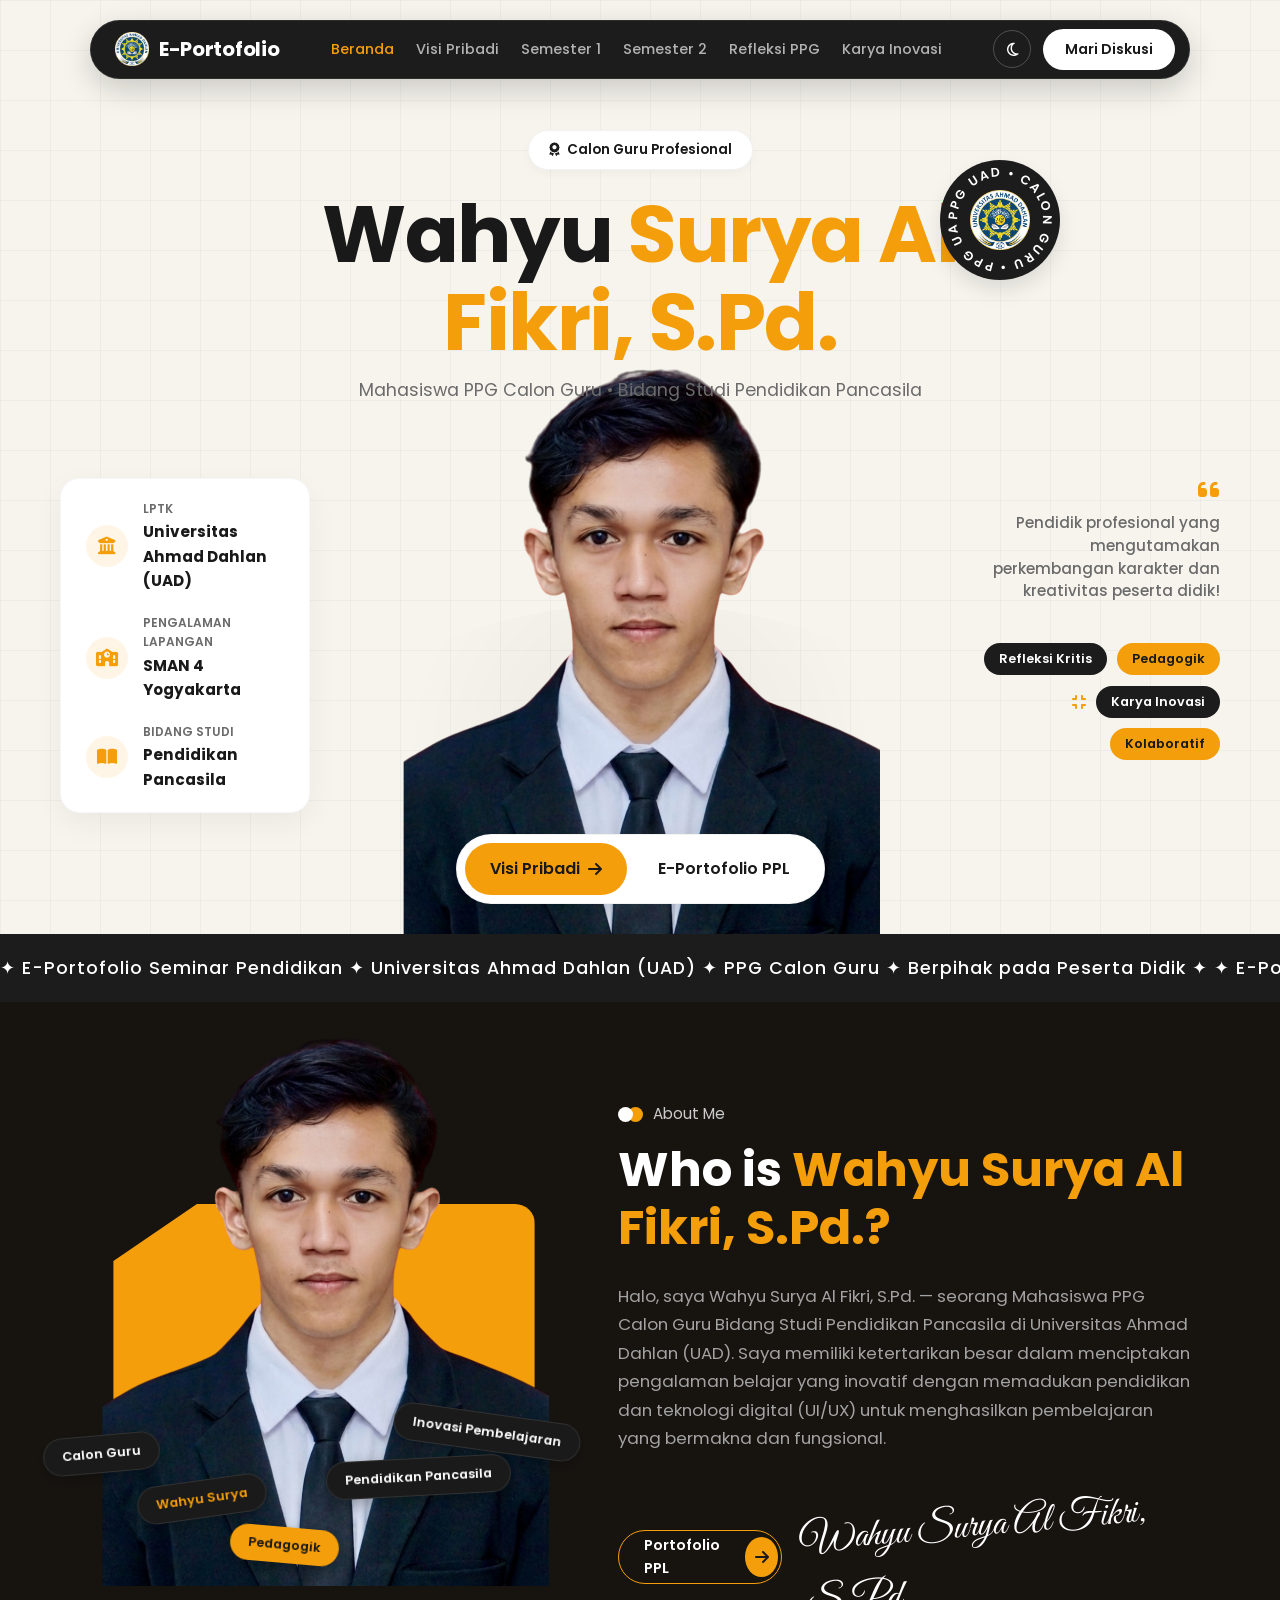
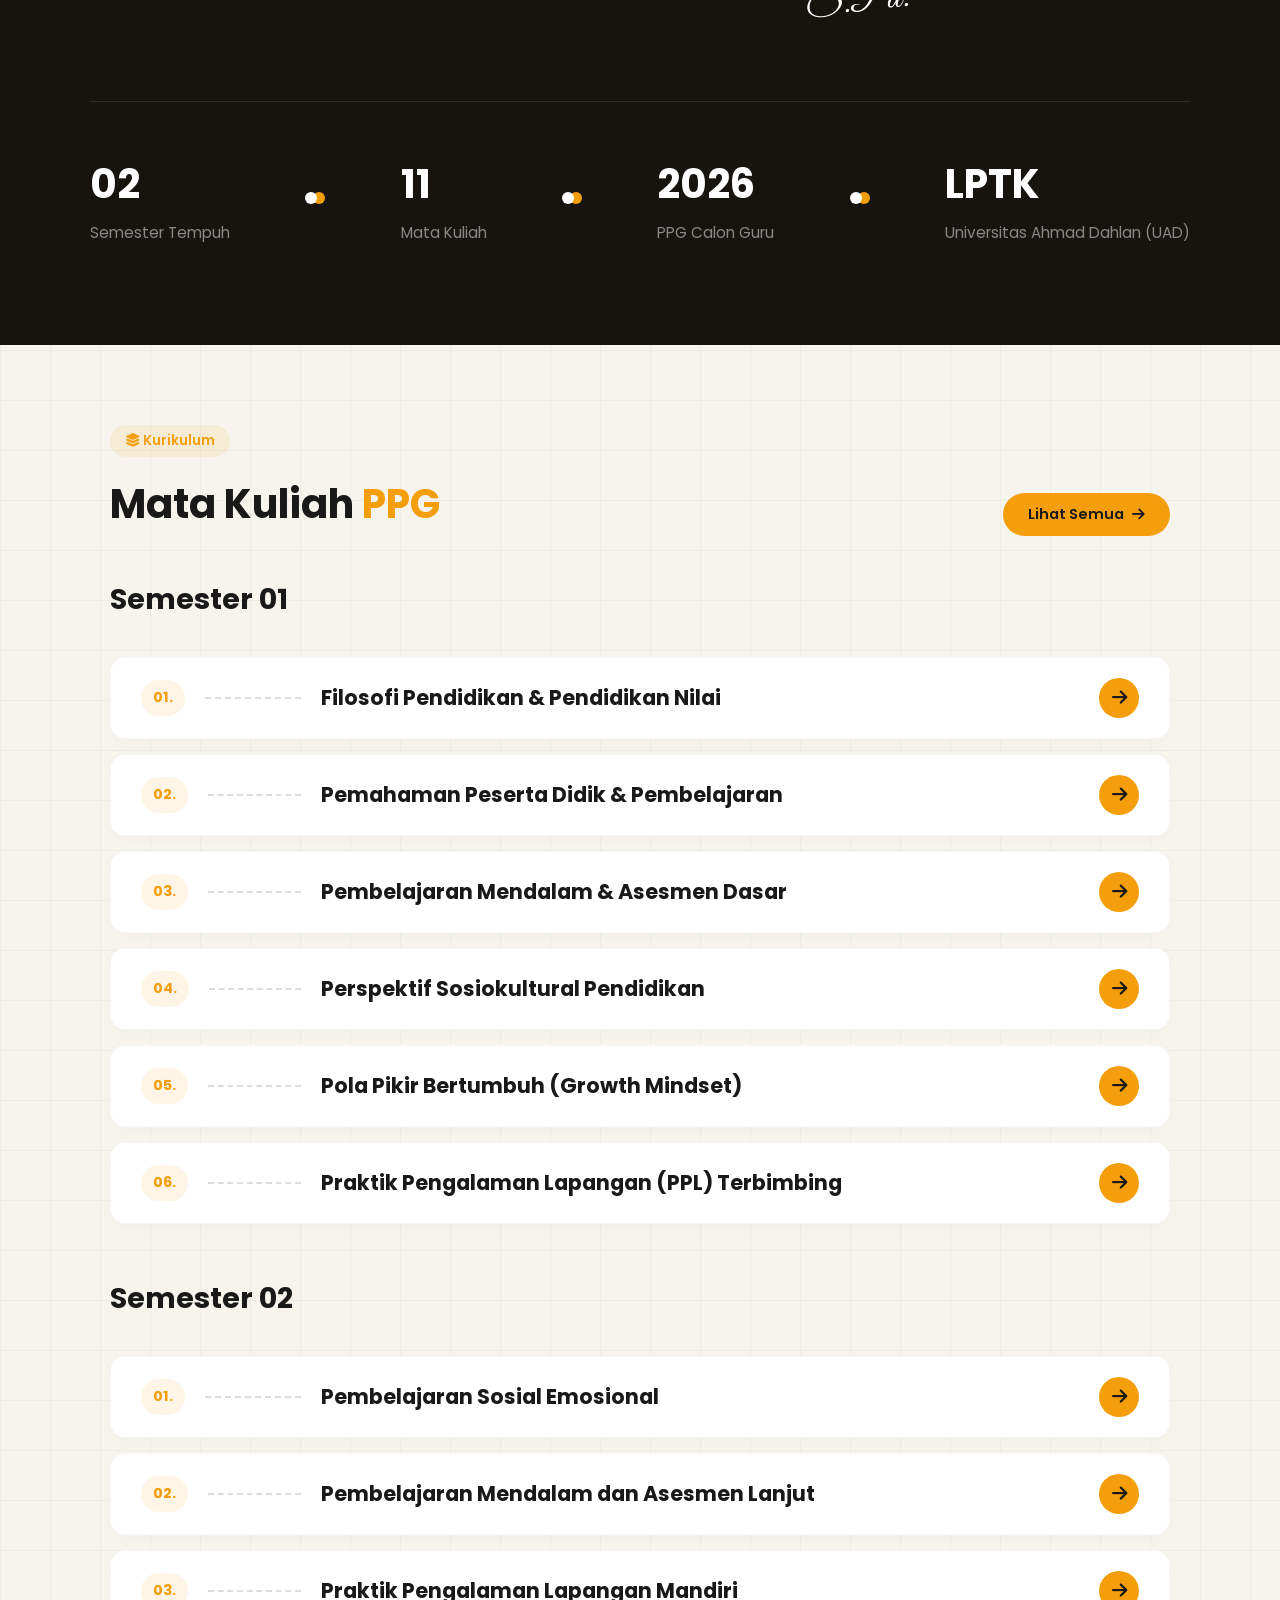
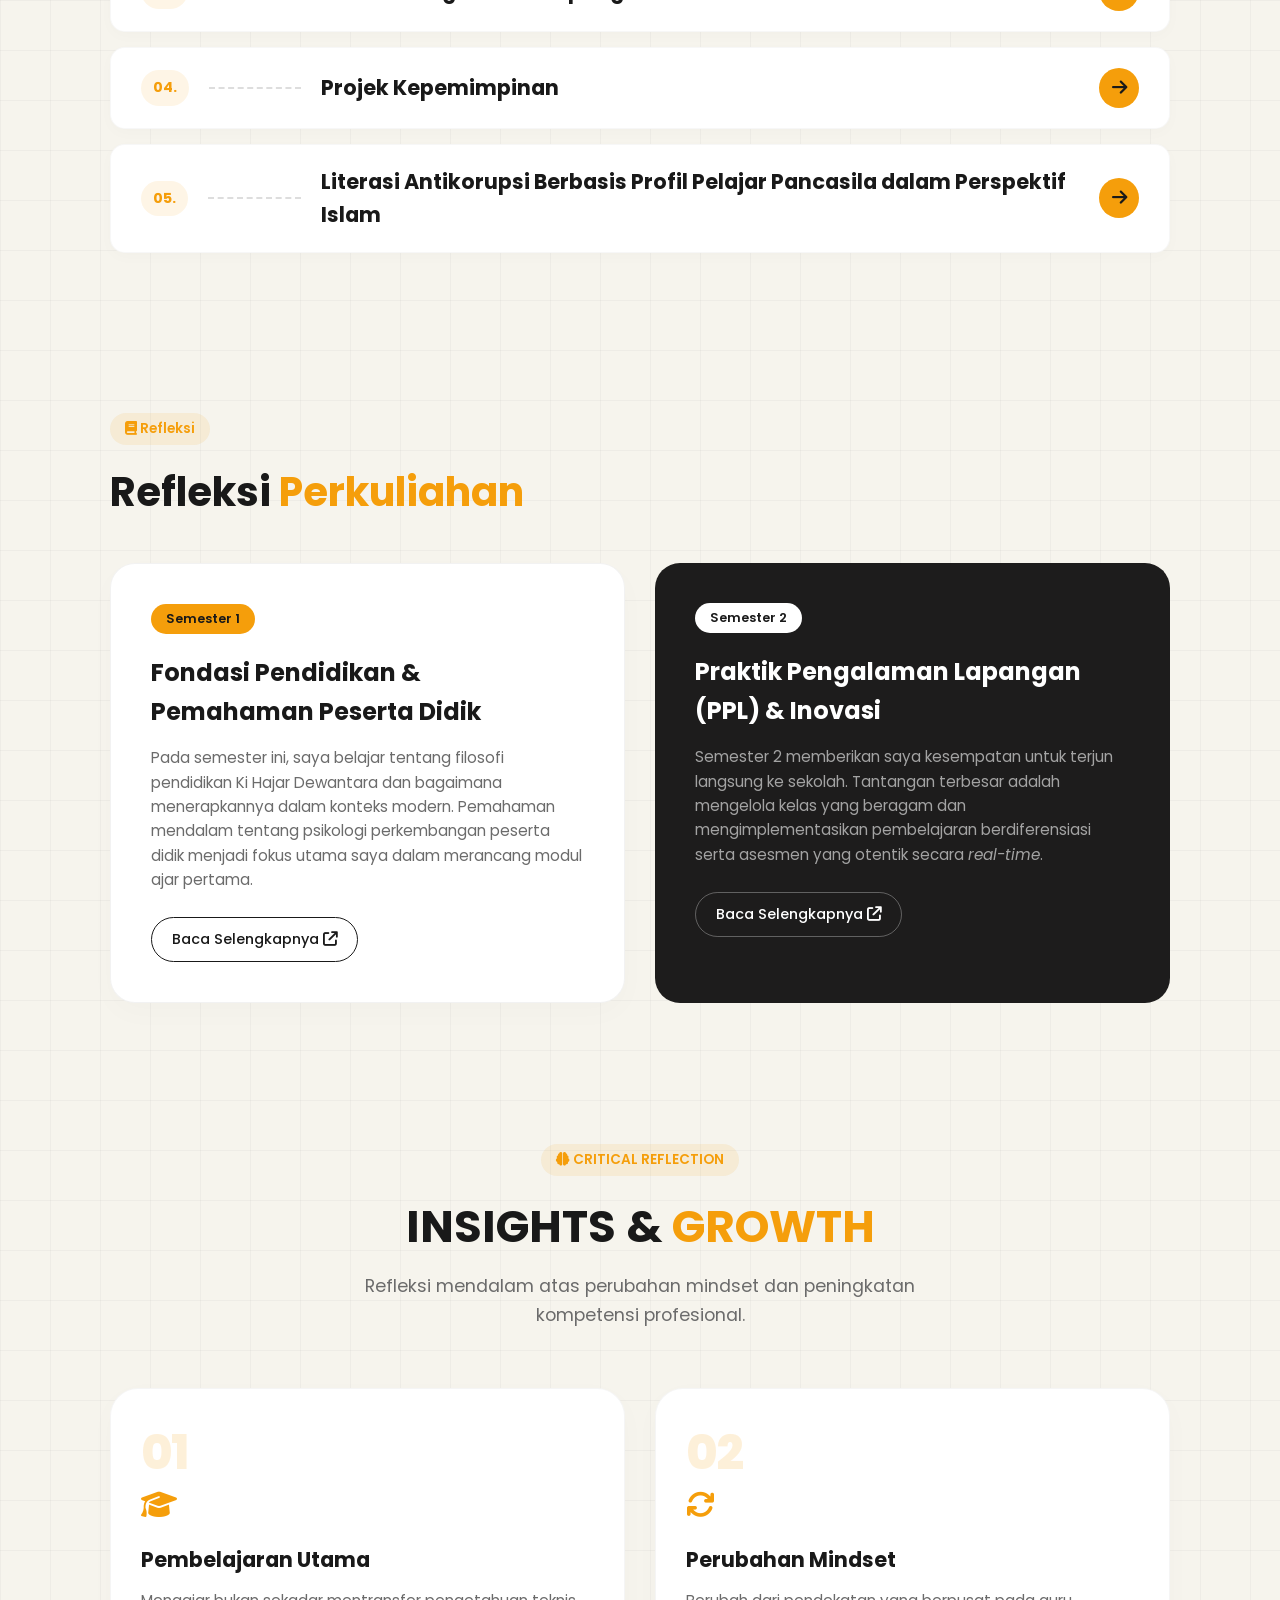
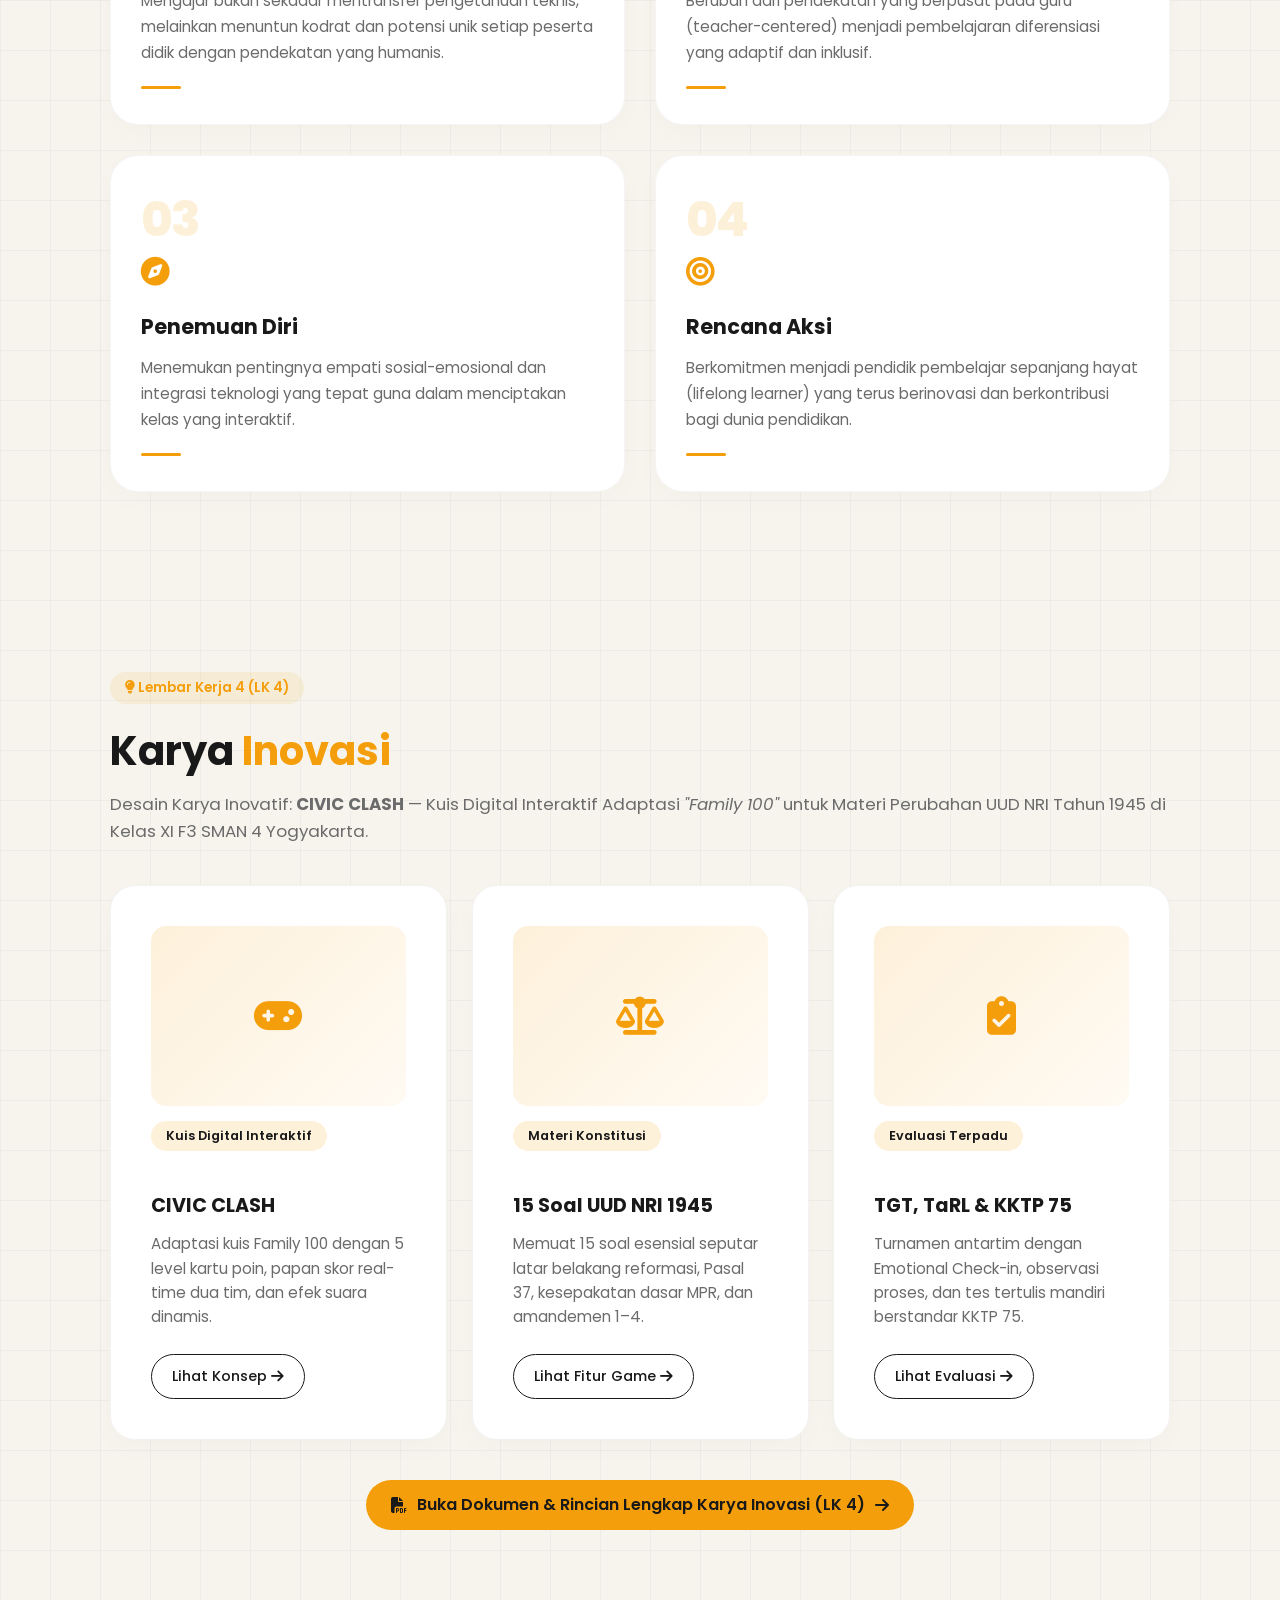
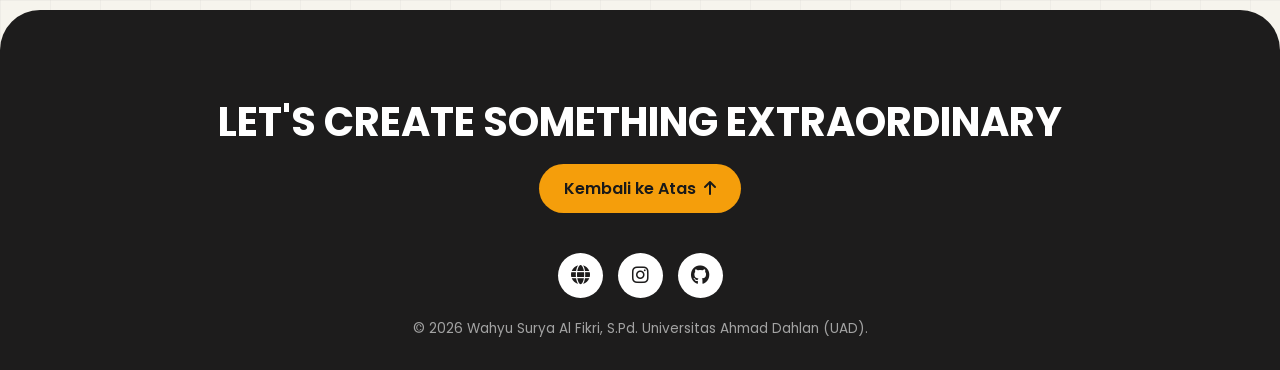
==== index.html @ 665657c4 "first commit" ====
<!doctype html>
<html lang="id">
  <head>
    <meta charset="UTF-8" />
    <meta name="viewport" content="width=device-width, initial-scale=1.0" />
    <title>E-Portofolio | Wahyu Surya Al Fikri, S.Pd.</title>
    <!-- Fonts -->
    <link href="https://fonts.googleapis.com/css2?family=Poppins:wght@300;400;500;600;700&display=swap" rel="stylesheet" />
    <link href="https://fonts.googleapis.com/css2?family=Great+Vibes&display=swap" rel="stylesheet" />
    <!-- FontAwesome -->
    <link rel="stylesheet" href="https://cdnjs.cloudflare.com/ajax/libs/font-awesome/6.4.0/css/all.min.css" />
    <link rel="stylesheet" href="css/style.css" />
    <link rel="stylesheet" href="css/navbar.css" />
    <link rel="shortcut icon" href="images/logo navbar.png" type="image/png" />
  </head>
  <body>
    <!-- ===== NAVBAR ===== -->
    <nav class="navbar" id="mainNavbar">
      <div class="nav-container">
        <a href="index.html" class="logo">
          <img src="images/logo navbar.png" alt="Logo" class="nav-logo-img" />
          <span class="logo-text">E-Portofolio</span>
        </a>
        <ul class="nav-links" id="navLinks">
          <li><a href="index.html" class="active">Beranda</a></li>
          <li><a href="visi.html">Visi Pribadi</a></li>
          <li><a href="sem1.html">Semester 1</a></li>
          <li><a href="sem2.html">Semester 2</a></li>
          <li><a href="refleksi.html">Refleksi PPG</a></li>
          <li><a href="karya.html">Karya Inovasi</a></li>
          <li class="mobile-contact-item">
            <a href="#kontak" class="btn-contact-mobile"> <i class="fa-regular fa-comments"></i> Mari Diskusi </a>
          </li>
        </ul>
        <div class="nav-right">
          <button class="dark-mode-toggle" id="theme-toggle" aria-label="Ganti Tema"><i class="fa-regular fa-moon"></i></button>
          <a href="#kontak" class="btn-contact desktop-only-btn">Mari Diskusi</a>
          <button class="nav-toggle" id="navToggle" aria-label="Buka Navigasi" aria-expanded="false">
            <i class="fa-solid fa-bars"></i>
          </button>
        </div>
      </div>
    </nav>

    <!-- ===== HERO ===== -->
    <header id="beranda" class="hero">
      <div class="hero-top reveal reveal-up">
        <div class="hero-badge"><i class="fa-solid fa-award"></i> Calon Guru Profesional</div>
        <h1>Wahyu <span class="highlight">Surya Al Fikri, S.Pd.</span></h1>
        <p class="subtitle">Mahasiswa PPG Calon Guru • Bidang Studi Pendidikan Pancasila</p>

        <div class="circular-stamp">
          <img src="images/logo navbar.png" alt="Stamp Logo" class="stamp-icon" />
          <svg viewBox="0 0 100 100" class="stamp-svg">
            <path id="circlePath" d="M 50, 50 m -36, 0 a 36,36 0 1,1 72,0 a 36,36 0 1,1 -72,0" fill="none" />
            <text>
              <textPath href="#circlePath" startOffset="0">PPG UAD • CALON GURU • PPG UAD • CALON GURU •</textPath>
            </text>
          </svg>
        </div>
      </div>

      <div class="hero-main">
        <!-- Float Left -->
        <div class="float-left reveal reveal-left">
          <div class="quick-info-block hover-anim float-anim">
            <div class="info-item">
              <div class="info-icon"><i class="fa-solid fa-building-columns"></i></div>
              <div class="info-text">
                <p class="info-label">LPTK</p>
                <p class="info-value">Universitas Ahmad Dahlan (UAD)</p>
              </div>
            </div>
            <div class="info-item">
              <div class="info-icon"><i class="fa-solid fa-school"></i></div>
              <div class="info-text">
                <p class="info-label">Pengalaman Lapangan</p>
                <p class="info-value">SMAN 4 Yogyakarta</p>
              </div>
            </div>
            <div class="info-item">
              <div class="info-icon"><i class="fa-solid fa-book-open"></i></div>
              <div class="info-text">
                <p class="info-label">Bidang Studi</p>
                <p class="info-value">Pendidikan Pancasila</p>
              </div>
            </div>
          </div>
        </div>

        <!-- Center Image -->
        <div class="hero-image-wrapper reveal reveal-up" style="animation-delay: 0.2s">
          <div class="hero-bg-shape"></div>
          <img src="images/foto hero.png" alt="Foto Wahyu Surya Al Fikri, S.Pd." class="profile-img-full float-anim-delay-1" />
          <div class="hero-actions">
            <a href="visi.html" class="btn-primary">Visi Pribadi <i class="fa-solid fa-arrow-right"></i></a>
            <a href="#" class="btn-secondary-white">E-Portofolio PPL</a>
          </div>
        </div>

        <!-- Float Right -->
        <div class="float-right reveal reveal-right">
          <div class="quote-block hover-anim float-anim-delay-2">
            <i class="fa-solid fa-quote-left quote-icon-small"></i>
            <p>Pendidik profesional yang mengutamakan perkembangan karakter dan kreativitas peserta didik!</p>
          </div>
          <div class="skills-block skills-block-float">
            <span class="skill-tag dark skill-item-float" style="animation-delay: 0s">Refleksi Kritis</span>
            <span class="skill-tag orange skill-item-float" style="animation-delay: 0.2s">Pedagogik</span>
            <i class="fa-solid fa-compress arrows-icon skill-item-float" style="animation-delay: 0.4s"></i>
            <span class="skill-tag dark skill-item-float" style="animation-delay: 0.6s">Karya Inovasi</span>
            <span class="skill-tag orange skill-item-float" style="animation-delay: 0.8s">Kolaboratif</span>
          </div>
        </div>
      </div>
    </header>

    <!-- ===== MARQUEE ===== -->
    <div class="marquee-wrapper">
      <div class="marquee-container">
        <div class="marquee-content">
          <span>✦ E-Portofolio Seminar Pendidikan ✦ Universitas Ahmad Dahlan (UAD) ✦ PPG Calon Guru ✦ Berpihak pada Peserta Didik ✦</span>
          <span>✦ E-Portofolio Seminar Pendidikan ✦ Universitas Ahmad Dahlan (UAD) ✦ PPG Calon Guru ✦ Berpihak pada Peserta Didik ✦</span>
        </div>
      </div>
    </div>

    <!-- ===== ABOUT ===== -->
    <section id="tentang-saya" class="about-section">
      <div class="about-container">
        <div class="about-top">
          <div class="about-left reveal reveal-left">
            <div class="about-image-bg"></div>
            <img src="images/foto hero.png" alt="Wahyu Surya Al Fikri, S.Pd." class="about-profile-img float-anim-delay-1" />
            <span class="a-tag tag-a tag-float" style="animation-delay: 0s">Calon Guru</span>
            <span class="a-tag tag-b tag-float" style="animation-delay: 0.4s">Inovasi Pembelajaran</span>
            <span class="a-tag tag-c tag-float" style="animation-delay: 0.8s">Wahyu Surya</span>
            <span class="a-tag tag-d tag-float" style="animation-delay: 1.2s">Pendidikan Pancasila</span>
            <span class="a-tag tag-e tag-float" style="animation-delay: 1.6s">Pedagogik</span>
          </div>

          <div class="about-right reveal reveal-right">
            <div class="about-badge">
              <div class="circles"><span class="c1"></span><span class="c2"></span></div>
              About Me
            </div>
            <h2>Who is <span class="highlight">Wahyu Surya Al Fikri, S.Pd.?</span></h2>
            <p class="about-desc">
              Halo, saya Wahyu Surya Al Fikri, S.Pd. — seorang Mahasiswa PPG Calon Guru Bidang Studi Pendidikan Pancasila di Universitas Ahmad Dahlan (UAD). Saya memiliki ketertarikan besar dalam menciptakan pengalaman belajar yang inovatif dengan memadukan pendidikan dan
              teknologi digital (UI/UX) untuk menghasilkan pembelajaran yang bermakna dan fungsional.
            </p>
            <div class="about-action">
              <a href="#" class="btn-download-cv">
                <span class="btn-text">Portofolio PPL</span>
                <span class="btn-icon"><i class="fa-solid fa-arrow-right"></i></span>
              </a>
              <div class="signature">Wahyu Surya Al Fikri, S.Pd.</div>
            </div>
          </div>
        </div>

        <div class="about-stats">
          <div class="stat-item reveal reveal-up">
            <h3>02</h3>
            <p>Semester Tempuh</p>
          </div>
          <div class="stat-divider"><span class="c1"></span><span class="c2"></span></div>
          <div class="stat-item reveal reveal-up" style="animation-delay: 0.1s">
            <h3>11</h3>
            <p>Mata Kuliah</p>
          </div>
          <div class="stat-divider"><span class="c1"></span><span class="c2"></span></div>
          <div class="stat-item reveal reveal-up" style="animation-delay: 0.2s">
            <h3>2026</h3>
            <p>PPG Calon Guru</p>
          </div>
          <div class="stat-divider"><span class="c1"></span><span class="c2"></span></div>
          <div class="stat-item reveal reveal-up" style="animation-delay: 0.3s">
            <h3>LPTK</h3>
            <p>Universitas Ahmad Dahlan (UAD)</p>
          </div>
        </div>
      </div>
    </section>

    <!-- ===== MATA KULIAH ===== -->
    <section id="mata-kuliah" class="section-container">
      <div class="section-header reveal reveal-up">
        <div class="section-badge"><i class="fa-solid fa-layer-group"></i> Kurikulum</div>
        <div style="display: flex; justify-content: space-between; align-items: flex-end; flex-wrap: wrap; gap: 20px">
          <h2 style="margin: 0">Mata Kuliah <span class="highlight">PPG</span></h2>
          <a href="#penutup" class="btn-primary" style="padding: 10px 25px; font-size: 0.9rem">Lihat Semua <i class="fa-solid fa-arrow-right"></i></a>
        </div>
      </div>

      <!-- Semester 1 -->
      <h3 class="semester-title reveal reveal-up">Semester 01</h3>
      <div class="course-list">
        <div class="course-row reveal reveal-up">
          <div class="course-header">
            <div class="course-left"><span class="c-num">01.</span><span class="c-line"></span></div>
            <h3 class="c-title">Filosofi Pendidikan &amp; Pendidikan Nilai</h3>
            <div class="c-btn"><a href="sem1.html" style="color: inherit; text-decoration: none;"><i class="fa-solid fa-arrow-right"></i></a></div>
          </div>
          <div class="course-content-grid">
            <div class="course-content-inner">
              <div class="c-tags"><span class="c-tag">PHILOSOPHY</span></div>
              <p class="c-desc">Landasan filosofis pendidikan nasional, pemikiran Ki Hadjar Dewantara, sistem among, serta semboyan pendidikan Ing Ngarsa Sung Tuladha, Ing Madya Mangun Karsa, Tut Wuri Handayani.</p>
            </div>
          </div>
        </div>
        <div class="course-row reveal reveal-up">
          <div class="course-header">
            <div class="course-left"><span class="c-num">02.</span><span class="c-line"></span></div>
            <h3 class="c-title">Pemahaman Peserta Didik &amp; Pembelajaran</h3>
            <div class="c-btn"><a href="sem1.html" style="color: inherit; text-decoration: none;"><i class="fa-solid fa-arrow-right"></i></a></div>
          </div>
          <div class="course-content-grid">
            <div class="course-content-inner">
              <div class="c-tags"><span class="c-tag">PEDAGOGY</span></div>
              <p class="c-desc">Memahami karakteristik, gaya belajar, kesiapan, minat, serta latar belakang peserta didik untuk merancang pembelajaran berdiferensiasi dan berpusat pada murid.</p>
            </div>
          </div>
        </div>
        <div class="course-row reveal reveal-up">
          <div class="course-header">
            <div class="course-left"><span class="c-num">03.</span><span class="c-line"></span></div>
            <h3 class="c-title">Pembelajaran Mendalam &amp; Asesmen Dasar</h3>
            <div class="c-btn"><a href="sem1.html" style="color: inherit; text-decoration: none;"><i class="fa-solid fa-arrow-right"></i></a></div>
          </div>
          <div class="course-content-grid">
            <div class="course-content-inner">
              <div class="c-tags"><span class="c-tag">LEARNING</span></div>
              <p class="c-desc">Mengembangkan kemampuan merancang dan melaksanakan pembelajaran mendalam berbasis Understanding by Design serta asesmen diagnostik, formatif, dan sumatif.</p>
            </div>
          </div>
        </div>
        <div class="course-row reveal reveal-up">
          <div class="course-header">
            <div class="course-left"><span class="c-num">04.</span><span class="c-line"></span></div>
            <h3 class="c-title">Perspektif Sosiokultural Pendidikan</h3>
            <div class="c-btn"><a href="sem1.html" style="color: inherit; text-decoration: none;"><i class="fa-solid fa-arrow-right"></i></a></div>
          </div>
          <div class="course-content-grid">
            <div class="course-content-inner">
              <div class="c-tags"><span class="c-tag">SOCIOCULTURAL</span></div>
              <p class="c-desc">Mempelajari pengaruh status sosial, ekonomi, budaya, interaksi sosial, dan mediasi kultural (scaffolding pada ZPD) terhadap perkembangan dan proses belajar peserta didik.</p>
            </div>
          </div>
        </div>
        <div class="course-row reveal reveal-up">
          <div class="course-header">
            <div class="course-left"><span class="c-num">05.</span><span class="c-line"></span></div>
            <h3 class="c-title">Pola Pikir Bertumbuh (Growth Mindset)</h3>
            <div class="c-btn"><a href="sem1.html" style="color: inherit; text-decoration: none;"><i class="fa-solid fa-arrow-right"></i></a></div>
          </div>
          <div class="course-content-grid">
            <div class="course-content-inner">
              <div class="c-tags"><span class="c-tag">MINDSET</span></div>
              <p class="c-desc">Membangun pola pikir berkembang dalam menghadapi tantangan belajar, melihat kesalahan sebagai sarana bertumbuh, serta menghargai proses dan usaha gigih.</p>
            </div>
          </div>
        </div>
        <div class="course-row reveal reveal-up">
          <div class="course-header">
            <div class="course-left"><span class="c-num">06.</span><span class="c-line"></span></div>
            <h3 class="c-title">Praktik Pengalaman Lapangan (PPL) Terbimbing</h3>
            <div class="c-btn"><a href="sem1.html" style="color: inherit; text-decoration: none;"><i class="fa-solid fa-arrow-right"></i></a></div>
          </div>
          <div class="course-content-grid">
            <div class="course-content-inner">
              <div class="c-tags"><span class="c-tag">TEACHING</span></div>
              <p class="c-desc">Melaksanakan praktik mengajar terbimbing di SMAN 4 Yogyakarta, mengintegrasikan perencanaan, pelaksanaan pembelajaran Pancasila, evaluasi, dan refleksi terbimbing.</p>
            </div>
          </div>
        </div>
      </div>

      <br /><br />

      <!-- Semester 2 -->
      <h3 class="semester-title reveal reveal-up">Semester 02</h3>
      <div class="course-list">
        <div class="course-row reveal reveal-up">
          <div class="course-header">
            <div class="course-left"><span class="c-num">01.</span><span class="c-line"></span></div>
            <h3 class="c-title">Pembelajaran Sosial Emosional</h3>
            <div class="c-btn"><a href="sem2.html" style="color: inherit; text-decoration: none;"><i class="fa-solid fa-arrow-right"></i></a></div>
          </div>
          <div class="course-content-grid">
            <div class="course-content-inner">
              <div class="c-tags"><span class="c-tag">EMOTIONAL</span></div>
              <p class="c-desc">Mengembangkan 5 kompetensi sosial emosional (kesadaran diri, manajemen diri, kesadaran sosial, keterampilan berelasi, dan pengambilan keputusan bertanggung jawab) dalam pembelajaran Pendidikan Pancasila.</p>
            </div>
          </div>
        </div>
        <div class="course-row reveal reveal-up">
          <div class="course-header">
            <div class="course-left"><span class="c-num">02.</span><span class="c-line"></span></div>
            <h3 class="c-title">Pembelajaran Mendalam dan Asesmen Lanjut</h3>
            <div class="c-btn"><a href="sem2.html" style="color: inherit; text-decoration: none;"><i class="fa-solid fa-arrow-right"></i></a></div>
          </div>
          <div class="course-content-grid">
            <div class="course-content-inner">
              <div class="c-tags"><span class="c-tag">ADVANCED</span></div>
              <p class="c-desc">Memperdalam perancangan pembelajaran mendalam berbasis Understanding by Design dan Desain Universal Pembelajaran (UDL) serta asesmen berkelanjutan, remedial, dan pengayaan.</p>
            </div>
          </div>
        </div>
        <div class="course-row reveal reveal-up">
          <div class="course-header">
            <div class="course-left"><span class="c-num">03.</span><span class="c-line"></span></div>
            <h3 class="c-title">Praktik Pengalaman Lapangan Mandiri</h3>
            <div class="c-btn"><a href="sem2.html" style="color: inherit; text-decoration: none;"><i class="fa-solid fa-arrow-right"></i></a></div>
          </div>
          <div class="course-content-grid">
            <div class="course-content-inner">
              <div class="c-tags"><span class="c-tag">FIELD PRACTICE</span></div>
              <p class="c-desc">Mengimplementasikan praktik mengajar mandiri secara utuh di SMAN 4 Yogyakarta melalui siklus Lesson Study (Plan, Do, See), pengelolaan kelas, dan refleksi berbasis bukti.</p>
            </div>
          </div>
        </div>
        <div class="course-row reveal reveal-up">
          <div class="course-header">
            <div class="course-left"><span class="c-num">04.</span><span class="c-line"></span></div>
            <h3 class="c-title">Projek Kepemimpinan</h3>
            <div class="c-btn"><a href="sem2.html" style="color: inherit; text-decoration: none;"><i class="fa-solid fa-arrow-right"></i></a></div>
          </div>
          <div class="course-content-grid">
            <div class="course-content-inner">
              <div class="c-tags"><span class="c-tag">LEADERSHIP</span></div>
              <p class="c-desc">Mengembangkan jiwa kepemimpinan kolaboratif, komunikasi persuasif, inisiatif perubahan, dan implementasi projek sosial nyata yang berdampak bagi komunitas belajar.</p>
            </div>
          </div>
        </div>
        <div class="course-row reveal reveal-up">
          <div class="course-header">
            <div class="course-left"><span class="c-num">05.</span><span class="c-line"></span></div>
            <h3 class="c-title">Literasi Antikorupsi Berbasis Profil Pelajar Pancasila dalam Perspektif Islam</h3>
            <div class="c-btn"><a href="sem2.html" style="color: inherit; text-decoration: none;"><i class="fa-solid fa-arrow-right"></i></a></div>
          </div>
          <div class="course-content-grid">
            <div class="course-content-inner">
              <div class="c-tags"><span class="c-tag">INTEGRITY</span></div>
              <p class="c-desc">Menginternalisasi nilai-nilai integritas, kejujuran, keadilan, dan amanah melalui analisis studi kasus moral kontekstual sebagai fondasi guru Pendidikan Pancasila berwawasan Islam.</p>
            </div>
          </div>
        </div>
      </div>
    </section>

    <!-- ===== REFLEKSI ===== -->
    <section id="refleksi" class="section-container">
      <div class="section-header reveal reveal-up">
        <div class="section-badge"><i class="fa-solid fa-book"></i> Refleksi</div>
        <h2>Refleksi <span class="highlight">Perkuliahan</span></h2>
      </div>
      <div class="grid-2">
        <div class="card light-card hover-anim reveal reveal-left">
          <div class="card-tag orange-tag">Semester 1</div>
          <h3>Fondasi Pendidikan & Pemahaman Peserta Didik</h3>
          <p>
            Pada semester ini, saya belajar tentang filosofi pendidikan Ki Hajar Dewantara dan bagaimana menerapkannya dalam konteks modern. Pemahaman mendalam tentang psikologi perkembangan peserta didik menjadi fokus utama saya dalam
            merancang modul ajar pertama.
          </p>
          <a href="sem1.html" class="btn-outline">Baca Selengkapnya <i class="fa-solid fa-arrow-up-right-from-square"></i></a>
        </div>
        <div class="card dark-card hover-anim reveal reveal-right">
          <div class="card-tag white-tag">Semester 2</div>
          <h3>Praktik Pengalaman Lapangan (PPL) & Inovasi</h3>
          <p>
            Semester 2 memberikan saya kesempatan untuk terjun langsung ke sekolah. Tantangan terbesar adalah mengelola kelas yang beragam dan mengimplementasikan pembelajaran berdiferensiasi serta asesmen yang otentik secara
            <em>real-time</em>.
          </p>
          <a href="sem2.html" class="btn-outline white-outline">Baca Selengkapnya <i class="fa-solid fa-arrow-up-right-from-square"></i></a>
        </div>
      </div>
    </section>

    <!-- ===== CRITICAL REFLECTION (NEW SECTION) ===== -->
    <section id="critical-reflection" class="section-container critical-reflection-section">
      <div class="section-header reveal reveal-up" style="text-align: center; max-width: 800px; margin: 0 auto 60px">
        <div class="section-badge"><i class="fa-solid fa-brain"></i> CRITICAL REFLECTION</div>
        <h2 style="font-size: 2.8rem">INSIGHTS &amp; <span class="highlight">GROWTH</span></h2>
        <p style="color: var(--text-gray); font-size: 1.1rem; max-width: 600px; margin: 10px auto 0">Refleksi mendalam atas perubahan mindset dan peningkatan kompetensi profesional.</p>
      </div>

      <div class="reflection-grid">
        <!-- 01 -->
        <div class="reflection-card reveal reveal-up">
          <div class="reflection-number">01</div>
          <div class="reflection-icon"><i class="fa-solid fa-graduation-cap"></i></div>
          <h3 class="reflection-title">Pembelajaran Utama</h3>
          <p class="reflection-desc">Mengajar bukan sekadar mentransfer pengetahuan teknis, melainkan menuntun kodrat dan potensi unik setiap peserta didik dengan pendekatan yang humanis.</p>
          <div class="reflection-line"></div>
        </div>

        <!-- 02 -->
        <div class="reflection-card reveal reveal-up" style="animation-delay: 0.1s">
          <div class="reflection-number">02</div>
          <div class="reflection-icon"><i class="fa-solid fa-arrows-rotate"></i></div>
          <h3 class="reflection-title">Perubahan Mindset</h3>
          <p class="reflection-desc">Berubah dari pendekatan yang berpusat pada guru (teacher-centered) menjadi pembelajaran diferensiasi yang adaptif dan inklusif.</p>
          <div class="reflection-line"></div>
        </div>

        <!-- 03 -->
        <div class="reflection-card reveal reveal-up" style="animation-delay: 0.2s">
          <div class="reflection-number">03</div>
          <div class="reflection-icon"><i class="fa-solid fa-compass"></i></div>
          <h3 class="reflection-title">Penemuan Diri</h3>
          <p class="reflection-desc">Menemukan pentingnya empati sosial-emosional dan integrasi teknologi yang tepat guna dalam menciptakan kelas yang interaktif.</p>
          <div class="reflection-line"></div>
        </div>

        <!-- 04 -->
        <div class="reflection-card reveal reveal-up" style="animation-delay: 0.3s">
          <div class="reflection-number">04</div>
          <div class="reflection-icon"><i class="fa-solid fa-bullseye"></i></div>
          <h3 class="reflection-title">Rencana Aksi</h3>
          <p class="reflection-desc">Berkomitmen menjadi pendidik pembelajar sepanjang hayat (lifelong learner) yang terus berinovasi dan berkontribusi bagi dunia pendidikan.</p>
          <div class="reflection-line"></div>
        </div>
      </div>
    </section>

    <!-- ===== KARYA INOVASI ===== -->
    <section id="karya" class="section-container">
      <div class="section-header reveal reveal-up">
        <div class="section-badge"><i class="fa-solid fa-lightbulb"></i> Lembar Kerja 4 (LK 4)</div>
        <h2>Karya <span class="highlight">Inovasi</span></h2>
        <p style="color: var(--text-gray); font-size: 1.05rem; margin-top: 8px">
          Desain Karya Inovatif: <strong>CIVIC CLASH</strong> — Kuis Digital Interaktif Adaptasi <em>"Family 100"</em> untuk Materi Perubahan UUD NRI Tahun 1945 di Kelas XI F3 SMAN 4 Yogyakarta.
        </p>
      </div>
      <div class="grid-3">
        <div class="card light-card hover-anim reveal reveal-up">
          <div class="card-img-placeholder" style="background: linear-gradient(135deg, rgba(245, 158, 11, 0.15), rgba(245, 158, 11, 0.05)); color: var(--accent); font-size: 2.4rem">
            <i class="fa-solid fa-gamepad"></i>
          </div>
          <span class="card-tag" style="background: rgba(245, 158, 11, 0.15); color: var(--accent-dark); margin-top: 15px">Kuis Digital Interaktif</span>
          <h4>CIVIC CLASH</h4>
          <p>Adaptasi kuis Family 100 dengan 5 level kartu poin, papan skor real-time dua tim, dan efek suara dinamis.</p>
          <a href="karya.html#gagasan" class="btn-outline">Lihat Konsep <i class="fa-solid fa-arrow-right"></i></a>
        </div>
        <div class="card light-card hover-anim reveal reveal-up" style="animation-delay: 0.1s">
          <div class="card-img-placeholder" style="background: linear-gradient(135deg, rgba(245, 158, 11, 0.15), rgba(245, 158, 11, 0.05)); color: var(--accent); font-size: 2.4rem">
            <i class="fa-solid fa-scale-balanced"></i>
          </div>
          <span class="card-tag" style="background: rgba(245, 158, 11, 0.15); color: var(--accent-dark); margin-top: 15px">Materi Konstitusi</span>
          <h4>15 Soal UUD NRI 1945</h4>
          <p>Memuat 15 soal esensial seputar latar belakang reformasi, Pasal 37, kesepakatan dasar MPR, dan amandemen 1–4.</p>
          <a href="karya.html#pos-sirkuit" class="btn-outline">Lihat Fitur Game <i class="fa-solid fa-arrow-right"></i></a>
        </div>
        <div class="card light-card hover-anim reveal reveal-up" style="animation-delay: 0.2s">
          <div class="card-img-placeholder" style="background: linear-gradient(135deg, rgba(245, 158, 11, 0.15), rgba(245, 158, 11, 0.05)); color: var(--accent); font-size: 2.4rem">
            <i class="fa-solid fa-clipboard-check"></i>
          </div>
          <span class="card-tag" style="background: rgba(245, 158, 11, 0.15); color: var(--accent-dark); margin-top: 15px">Evaluasi Terpadu</span>
          <h4>TGT, TaRL &amp; KKTP 75</h4>
          <p>Turnamen antartim dengan Emotional Check-in, observasi proses, dan tes tertulis mandiri berstandar KKTP 75.</p>
          <a href="karya.html#evaluasi" class="btn-outline">Lihat Evaluasi <i class="fa-solid fa-arrow-right"></i></a>
        </div>
      </div>
      <div style="text-align: center; margin-top: 40px" class="reveal reveal-up">
        <a href="karya.html" class="btn-primary" style="display: inline-flex; align-items: center; gap: 10px">
          <i class="fa-solid fa-file-pdf"></i> Buka Dokumen & Rincian Lengkap Karya Inovasi (LK 4) <i class="fa-solid fa-arrow-right"></i>
        </a>
      </div>
    </section>

    <!-- ===== FOOTER ===== -->
    <div id="kontak"></div>
    <footer id="penutup">
      <div class="footer-content">
        <h2>LET'S CREATE SOMETHING EXTRAORDINARY</h2>
        <a href="#beranda" class="btn-primary" style="display: inline-flex">Kembali ke Atas <i class="fa-solid fa-arrow-up"></i></a>
        <div class="social-links">
          <a href="#"><i class="fa-solid fa-globe"></i></a>
          <a href="#"><i class="fa-brands fa-instagram"></i></a>
          <a href="#"><i class="fa-brands fa-github"></i></a>
        </div>
        <p class="copyright">© 2026 Wahyu Surya Al Fikri, S.Pd. Universitas Ahmad Dahlan (UAD).</p>
      </div>
    </footer>

    <!-- ===== JAVASCRIPT ===== -->
    <script>
      // ---------- DARK MODE ----------
      const themeToggleBtn = document.getElementById("theme-toggle");
      const themeIcon = themeToggleBtn.querySelector("i");

      if (localStorage.getItem("theme") === "dark") {
        document.body.classList.add("dark-mode");
        themeIcon.classList.replace("fa-moon", "fa-sun");
      }

      themeToggleBtn.addEventListener("click", () => {
        document.body.classList.toggle("dark-mode");
        if (document.body.classList.contains("dark-mode")) {
          themeIcon.classList.replace("fa-moon", "fa-sun");
          localStorage.setItem("theme", "dark");
        } else {
          themeIcon.classList.replace("fa-sun", "fa-moon");
          localStorage.setItem("theme", "light");
        }
      });

      // ---------- SCROLL REVEAL (Intersection Observer) ----------
      const revealElements = document.querySelectorAll(".reveal");

      const revealObserver = new IntersectionObserver(
        (entries) => {
          entries.forEach((entry) => {
            if (entry.isIntersecting) {
              entry.target.classList.add("visible");
            }
          });
        },
        {
          threshold: 0.15,
          rootMargin: "0px 0px -30px 0px",
        },
      );

      revealElements.forEach((el) => revealObserver.observe(el));

      // ---------- PARALLAX FLOATING (opsional) ----------
      // Efek tambahan: elemen dengan class .float-anim akan bergerak halus
      // Sudah diatur di CSS via keyframes.
    </script>
    <script src="js/navbar.js"></script>
  </body>
</html>
---- css/style.css ----
/* --- VARIABEL WARNA DAN FONT --- */
:root {
  --bg-color: #f6f4ed;
  --text-dark: #191919;
  --text-gray: #6b6b6b;
  --accent: #f59e0b;
  --card-dark: #1d1c1c;
  --white: #ffffff;
  --box-bg: #ffffff;
  --font-main: "Poppins", sans-serif;
}

/* --- DARK MODE OVERRIDES --- */
body.dark-mode {
  --bg-color: #121212;
  --text-dark: #f0f0f0;
  --text-gray: #a3a3a3;
  --box-bg: #1e1e1e;
  --card-dark: #0a0a0a;
}

/* --- RESET & DASAR --- */
* {
  margin: 0;
  padding: 0;
  box-sizing: border-box;
  scroll-behavior: smooth;
}

body {
  font-family: var(--font-main);
  background-color: var(--bg-color);
  color: var(--text-dark);
  line-height: 1.6;
  background-image: linear-gradient(rgba(0, 0, 0, 0.03) 1px, transparent 1px), linear-gradient(90deg, rgba(0, 0, 0, 0.03) 1px, transparent 1px);
  background-size: 50px 50px;
  overflow-x: hidden;
  transition:
    background-color 0.4s ease,
    color 0.4s ease;
}

body.dark-mode {
  background-image: linear-gradient(rgba(255, 255, 255, 0.03) 1px, transparent 1px), linear-gradient(90deg, rgba(255, 255, 255, 0.03) 1px, transparent 1px);
}

/* --- NAVBAR --- */
.navbar {
  position: fixed;
  top: 20px;
  left: 50%;
  transform: translateX(-50%);
  width: 95%;
  max-width: 1100px;
  background-color: var(--card-dark);
  border-radius: 50px;
  padding: 8px 12px 8px 25px;
  z-index: 1000;
  transition: background-color 0.4s ease;
}

.nav-container {
  display: flex;
  justify-content: space-between;
  align-items: center;
}

.logo {
  color: var(--white);
  font-weight: 700;
  font-size: 1.3rem;
  display: flex;
  align-items: center;
  gap: 10px;
}

.nav-logo-img {
  height: 35px;
  width: auto;
  object-fit: contain;
}

body.dark-mode .nav-logo-img,
body.dark-mode .stamp-icon {
  filter: brightness(0) invert(1);
}

.nav-links {
  display: flex;
  list-style: none;
  gap: 30px;
}

.nav-links a {
  color: #b3b3b3;
  text-decoration: none;
  font-size: 0.9rem;
  font-weight: 500;
  transition: color 0.3s ease;
}

.nav-links a:hover,
.nav-links a.active {
  color: var(--accent);
}

.nav-right {
  display: flex;
  align-items: center;
  gap: 15px;
}

.dark-mode-toggle {
  background: transparent;
  border: 1px solid rgba(255, 255, 255, 0.2);
  color: var(--white);
  width: 38px;
  height: 38px;
  border-radius: 50%;
  cursor: pointer;
  transition: 0.3s;
}

.dark-mode-toggle:hover {
  background: var(--white);
  color: var(--card-dark);
}

.btn-contact {
  background-color: var(--box-bg);
  color: var(--text-dark);
  padding: 10px 24px;
  border-radius: 50px;
  text-decoration: none;
  font-weight: 600;
  font-size: 0.9rem;
  transition: all 0.3s ease;
}

.btn-contact:hover {
  background-color: var(--accent);
  color: var(--white);
}

/* --- HERO --- */
.hero {
  padding-top: 130px;
  position: relative;
  text-align: center;
  overflow: hidden;
}

.hero-top {
  position: relative;
  max-width: 800px;
  margin: 0 auto;
  z-index: 10;
}

.hero-badge {
  background-color: var(--box-bg);
  color: var(--text-dark);
  padding: 8px 20px;
  border-radius: 30px;
  font-size: 0.85rem;
  font-weight: 600;
  margin-bottom: 20px;
  display: inline-flex;
  align-items: center;
  gap: 8px;
  border: 1px solid rgba(0, 0, 0, 0.05);
  box-shadow: 0 4px 10px rgba(0, 0, 0, 0.03);
}

.hero-badge i {
  color: var(--card-dark);
}

.hero h1 {
  font-size: 5rem;
  font-weight: 700;
  line-height: 1.1;
  margin-bottom: 10px;
  color: var(--text-dark);
  letter-spacing: -1.5px;
}

.highlight {
  color: var(--accent);
}

.subtitle {
  font-size: 1.1rem;
  color: var(--text-gray);
  margin-bottom: 20px;
}

/* --- CIRCULAR STAMP --- */
.circular-stamp {
  position: absolute;
  top: 30px;
  right: -20px;
  width: 120px;
  height: 120px;
  background-color: var(--card-dark);
  border-radius: 50%;
  display: flex;
  align-items: center;
  justify-content: center;
  box-shadow: 0 10px 20px rgba(0, 0, 0, 0.1);
  z-index: 10;
}

.stamp-icon {
  position: absolute;
  width: 60px;
  height: auto;
  z-index: 2;
}

.stamp-svg {
  position: absolute;
  width: 100%;
  height: 100%;
  z-index: 1;
  animation: rotateStamp 10s linear infinite;
}

.stamp-svg text {
  font-size: 10.5px;
  font-weight: 600;
  fill: var(--white);
  letter-spacing: 1.5px;
  font-family: var(--font-main);
}

@keyframes rotateStamp {
  0% {
    transform: rotate(0deg);
  }
  100% {
    transform: rotate(360deg);
  }
}

/* --- HERO MAIN --- */
.hero-main {
  position: relative;
  max-width: 1200px;
  margin: -30px auto 0;
  display: flex;
  justify-content: center;
  min-height: 500px;
}

.float-left,
.float-right {
  position: absolute;
  top: 15%;
  width: 250px;
  z-index: 5;
  display: flex;
  flex-direction: column;
  gap: 40px;
}

.float-left {
  left: 20px;
  text-align: left;
}
.float-right {
  right: 20px;
  text-align: right;
}

.hover-anim {
  transition: transform 0.3s ease;
}
.hover-anim:hover {
  transform: translateY(-5px);
}

.quote-icon-small {
  color: var(--accent);
  font-size: 1.5rem;
  margin-bottom: 10px;
}
.quote-block p {
  font-size: 0.95rem;
  color: var(--text-gray);
  font-weight: 500;
  line-height: 1.5;
}

.skills-block {
  display: flex;
  flex-wrap: wrap;
  gap: 10px;
  justify-content: flex-end;
}
.skill-tag {
  padding: 6px 15px;
  border-radius: 20px;
  font-size: 0.8rem;
  font-weight: 600;
}
.skill-tag.dark {
  background-color: var(--card-dark);
  color: var(--white);
}
.skill-tag.orange {
  background-color: var(--accent);
  color: #191919;
}

/* Animasi untuk skills-block */
.skills-block-float {
  display: flex;
  flex-wrap: wrap;
  gap: 10px;
  justify-content: flex-end;
}

.skill-item-float {
  animation: floatSkill 3s ease-in-out infinite;
  will-change: transform;
}

@keyframes floatSkill {
  0%,
  100% {
    transform: translateY(0px) scale(1);
  }
  50% {
    transform: translateY(-6px) scale(1.03);
  }
}

/* Agar ikon panah tetap sejajar */
.arrows-icon.skill-item-float {
  align-self: center;
}
.arrows-icon {
  color: var(--accent);
  align-self: center;
}

.hero-image-wrapper {
  position: relative;
  display: flex;
  flex-direction: column;
  align-items: center;
  justify-content: center;
  width: 600px;
  z-index: 2;
  margin-top: -40px;
}

.hero-bg-shape {
  position: absolute;
  bottom: 50px;
  width: 100%;
  height: 300px;
  background: radial-gradient(circle, rgba(0, 0, 0, 0.05) 0%, rgba(0, 0, 0, 0) 70%);
  border-radius: 50%;
  z-index: 1;
}

body.dark-mode .hero-bg-shape {
  background: radial-gradient(circle, rgba(255, 255, 255, 0.05) 0%, rgba(255, 255, 255, 0) 70%);
}

.profile-img-full {
  width: auto;
  height: 600px;
  max-width: 100%;
  border: none;
  border-radius: 0;
  object-fit: contain;
  object-position: center bottom;
  position: relative;
  z-index: 2;
}

.hero-actions {
  position: absolute;
  bottom: 50px;
  background-color: var(--box-bg);
  padding: 8px;
  border-radius: 50px;
  display: flex;
  gap: 5px;
  box-shadow: 0 15px 35px rgba(0, 0, 0, 0.1);
  z-index: 3;
  border: 1px solid rgba(0, 0, 0, 0.05);
}

.btn-primary {
  background-color: var(--accent);
  color: #191919;
  padding: 12px 25px;
  border-radius: 50px;
  text-decoration: none;
  font-weight: 600;
  display: flex;
  align-items: center;
  gap: 8px;
  transition: 0.3s;
}
.btn-primary:hover {
  background-color: var(--text-dark);
  color: var(--bg-color);
}

.btn-secondary-white {
  background-color: transparent;
  color: var(--text-dark);
  padding: 12px 25px;
  border-radius: 50px;
  text-decoration: none;
  font-weight: 600;
  border: 1px solid transparent;
  transition: 0.3s;
}
.btn-secondary-white:hover {
  border-color: var(--text-dark);
}

/* --- MARQUEE --- */
.marquee-wrapper {
  background-color: var(--card-dark);
  padding: 20px 0;
  margin-top: -20px;
  position: relative;
  z-index: 10;
}
.marquee-container {
  overflow: hidden;
  white-space: nowrap;
}
.marquee-content {
  display: inline-block;
  animation: marquee 20s linear infinite;
  color: var(--white);
  font-size: 1.1rem;
  font-weight: 500;
  letter-spacing: 1px;
}
@keyframes marquee {
  0% {
    transform: translateX(0);
  }
  100% {
    transform: translateX(-50%);
  }
}

/* --- LAYOUT UMUM --- */
.section-container {
  max-width: 1100px;
  margin: 0 auto;
  padding: 80px 20px;
}

.section-header {
  margin-bottom: 40px;
}
.section-badge {
  display: inline-block;
  background-color: rgba(245, 158, 11, 0.1);
  color: var(--accent);
  padding: 5px 15px;
  border-radius: 20px;
  font-weight: 600;
  font-size: 0.85rem;
  margin-bottom: 15px;
}
.section-header h2 {
  font-size: 2.5rem;
  font-weight: 700;
}

.grid-2 {
  display: grid;
  grid-template-columns: 1fr 1fr;
  gap: 30px;
}
.grid-3 {
  display: grid;
  grid-template-columns: repeat(3, 1fr);
  gap: 25px;
}

/* --- COURSE ACCORDION --- */
.semester-title {
  font-size: 1.8rem;
  font-weight: 700;
  margin-bottom: 25px;
  padding-bottom: 10px;
  color: var(--text-dark);
}

.course-list {
  display: flex;
  flex-direction: column;
  gap: 15px;
}

.course-row {
  background-color: var(--box-bg);
  border-radius: 15px;
  padding: 20px 30px;
  transition: all 0.4s ease;
  box-shadow: 0 4px 15px rgba(0, 0, 0, 0.02);
  border: 1px solid rgba(0, 0, 0, 0.03);
  cursor: default;
}
body.dark-mode .course-row {
  border: 1px solid rgba(255, 255, 255, 0.05);
}

.course-header {
  display: flex;
  align-items: center;
  justify-content: space-between;
}

.course-left {
  display: flex;
  align-items: center;
  width: 180px;
}

.c-num {
  font-size: 0.9rem;
  font-weight: 700;
  color: var(--accent);
  background-color: rgba(245, 158, 11, 0.1);
  padding: 6px 12px;
  border-radius: 20px;
  transition: all 0.3s ease;
}

.c-line {
  flex: 1;
  border-bottom: 2px dashed #ddd;
  margin: 0 20px;
  transition: border-color 0.3s ease;
}
body.dark-mode .c-line {
  border-color: #333;
}

.c-title {
  flex: 1;
  font-size: 1.3rem;
  font-weight: 700;
  color: var(--text-dark);
  margin: 0;
  transition: color 0.3s ease;
}

.c-btn {
  width: 40px;
  height: 40px;
  background-color: var(--accent);
  color: #191919;
  border-radius: 50%;
  display: flex;
  align-items: center;
  justify-content: center;
  font-size: 1.1rem;
  flex-shrink: 0;
  margin-left: 20px;
}
.c-btn i {
  transition: transform 0.4s ease;
}

.course-content-grid {
  display: grid;
  grid-template-rows: 0fr;
  transition: grid-template-rows 0.4s ease;
}
.course-content-inner {
  overflow: hidden;
  opacity: 0;
  transition:
    opacity 0.4s ease,
    padding 0.4s ease;
  padding-left: 180px;
  padding-right: 60px;
}

.c-tags {
  display: flex;
  gap: 10px;
  margin: 15px 0 10px;
}
.c-tag {
  border: 1px solid rgba(255, 255, 255, 0.2);
  color: #ccc;
  padding: 5px 15px;
  border-radius: 20px;
  font-size: 0.8rem;
  font-weight: 500;
}
.c-desc {
  color: #a3a3a3;
  font-size: 0.95rem;
  line-height: 1.6;
  margin-bottom: 0;
}

.course-row:hover {
  background-color: var(--card-dark);
  box-shadow: 0 15px 30px rgba(0, 0, 0, 0.15);
  transform: scale(1.01);
}
.course-row:hover .c-title {
  color: var(--white);
}
.course-row:hover .c-line {
  border-color: rgba(255, 255, 255, 0.2);
}
.course-row:hover .c-num {
  background-color: transparent;
}
.course-row:hover .c-btn i {
  transform: rotate(45deg);
}
.course-row:hover .course-content-grid {
  grid-template-rows: 1fr;
}
.course-row:hover .course-content-inner {
  opacity: 1;
  padding-top: 5px;
  padding-bottom: 10px;
}

/* --- CARDS --- */
.card {
  border-radius: 25px;
  padding: 40px;
  position: relative;
  overflow: hidden;
}
.light-card {
  background-color: var(--box-bg);
  border: 1px solid rgba(0, 0, 0, 0.05);
  box-shadow: 0 10px 30px rgba(0, 0, 0, 0.02);
}
body.dark-mode .light-card {
  border-color: rgba(255, 255, 255, 0.05);
}

.dark-card {
  background-color: var(--card-dark);
  color: var(--white);
}
.card h3 {
  font-size: 1.5rem;
  margin-bottom: 15px;
}
.card h4 {
  font-size: 1.2rem;
  margin: 20px 0 10px;
}
.card p {
  color: var(--text-gray);
  margin-bottom: 25px;
  font-size: 0.95rem;
}
.dark-card p {
  color: #a3a3a3;
}

.card-tag {
  display: inline-block;
  padding: 5px 15px;
  border-radius: 20px;
  font-size: 0.8rem;
  font-weight: 600;
  margin-bottom: 20px;
}
.orange-tag {
  background-color: var(--accent);
  color: #191919;
}
.white-tag {
  background-color: var(--box-bg);
  color: var(--text-dark);
}

.card-img-placeholder {
  width: 100%;
  height: 180px;
  background-color: #f0f0f0;
  border-radius: 15px;
  display: flex;
  align-items: center;
  justify-content: center;
  color: #999;
  font-weight: 600;
}
body.dark-mode .card-img-placeholder {
  background-color: #2a2a2a;
}

.btn-outline {
  display: inline-block;
  padding: 10px 20px;
  border: 1px solid var(--text-dark);
  border-radius: 30px;
  color: var(--text-dark);
  text-decoration: none;
  font-size: 0.9rem;
  font-weight: 500;
  transition: 0.3s;
}
.white-outline {
  border-color: rgba(255, 255, 255, 0.3);
  color: var(--white);
}
.btn-outline:hover {
  background-color: var(--accent);
  border-color: var(--accent);
  color: #191919;
}

/* --- QUICK INFO --- */
.quick-info-block {
  background-color: var(--box-bg);
  padding: 20px 25px;
  border-radius: 20px;
  box-shadow: 0 10px 30px rgba(0, 0, 0, 0.05);
  border: 1px solid rgba(0, 0, 0, 0.03);
  display: flex;
  flex-direction: column;
  gap: 20px;
}
body.dark-mode .quick-info-block {
  border-color: rgba(255, 255, 255, 0.05);
}

.info-item {
  display: flex;
  align-items: center;
  gap: 15px;
}
.info-icon {
  width: 42px;
  height: 42px;
  background-color: rgba(245, 158, 11, 0.1);
  color: var(--accent);
  border-radius: 50%;
  display: flex;
  align-items: center;
  justify-content: center;
  font-size: 1.1rem;
  flex-shrink: 0;
}
.info-text {
  display: flex;
  flex-direction: column;
}
.info-label {
  font-size: 0.75rem;
  color: var(--text-gray);
  font-weight: 600;
  margin-bottom: 2px;
  text-transform: uppercase;
}
.info-value {
  font-size: 0.95rem;
  font-weight: 700;
  color: var(--text-dark);
  margin: 0;
}

/* --- GALERI / KEGIATAN --- */
.kegiatan-list {
  display: flex;
  flex-direction: column;
  gap: 40px;
}
.kegiatan-card {
  display: flex;
  background-color: var(--box-bg);
  border-radius: 30px;
  padding: 20px;
  gap: 40px;
  box-shadow: 0 5px 20px rgba(0, 0, 0, 0.02);
  border: 1px solid rgba(0, 0, 0, 0.04);
  align-items: center;
}
body.dark-mode .kegiatan-card {
  border-color: rgba(255, 255, 255, 0.05);
}
.kegiatan-card.reverse {
  flex-direction: row-reverse;
}

.keg-img-wrapper {
  flex: 1;
  border-radius: 20px;
  overflow: hidden;
  height: 350px;
}
.keg-img-wrapper img {
  width: 100%;
  height: 100%;
  object-fit: cover;
  display: block;
  transition: transform 0.5s ease;
}
.kegiatan-card:hover .keg-img-wrapper img {
  transform: scale(1.05);
}

.keg-content {
  flex: 1;
  padding: 20px 40px 20px 10px;
  display: flex;
  flex-direction: column;
  align-items: flex-start;
}
.kegiatan-card.reverse .keg-content {
  padding: 20px 10px 20px 40px;
}

.keg-tags {
  display: flex;
  gap: 10px;
  margin-bottom: 20px;
  flex-wrap: wrap;
}
.keg-tag {
  background-color: var(--accent);
  color: #191919;
  padding: 6px 16px;
  border-radius: 25px;
  font-size: 0.8rem;
  font-weight: 700;
}
.keg-content h3 {
  font-size: 1.8rem;
  margin-bottom: 15px;
  line-height: 1.3;
  color: var(--text-dark);
}
.keg-content p {
  color: var(--text-gray);
  margin-bottom: 30px;
  font-size: 0.95rem;
  line-height: 1.7;
}

.btn-circle-keg {
  width: 50px;
  height: 50px;
  background-color: var(--accent);
  color: #191919;
  border-radius: 50%;
  display: flex;
  align-items: center;
  justify-content: center;
  font-size: 1.2rem;
  text-decoration: none;
  transition: all 0.3s ease;
}
.btn-circle-keg i {
  transform: rotate(-45deg);
  transition: transform 0.4s ease;
}
.btn-circle-keg:hover {
  background-color: var(--text-dark);
  color: var(--bg-color);
  transform: translateY(-3px);
}
.btn-circle-keg:hover i {
  transform: rotate(0deg);
}

/* --- ABOUT SECTION --- */
.about-section {
  background-color: #171410;
  padding: 100px 20px;
  color: var(--white);
  margin-top: 0px;
}
body.dark-mode .about-section h2,
body.dark-mode .about-section p,
body.dark-mode .about-section .signature,
body.dark-mode .stat-item h3 {
  color: #ffffff;
}

.about-container {
  max-width: 1100px;
  margin: 0 auto;
}
.about-top {
  display: flex;
  align-items: center;
  gap: 60px;
  margin-bottom: 80px;
}

.about-left {
  position: relative;
  width: 45%;
  height: 450px;
  display: flex;
  justify-content: center;
  align-items: flex-end;
}
.about-image-bg {
  position: absolute;
  bottom: 0;
  width: 90%;
  height: 85%;
  background-color: var(--accent);
  border-radius: 20px;
  clip-path: polygon(20% 0, 100% 0, 100% 100%, 0 100%, 0 15%);
  z-index: 1;
}

.about-profile-img {
  position: relative;
  z-index: 2;
  height: 125%;
  width: auto;
  object-fit: contain;
  object-position: bottom;
}

/* Nonaktifkan animasi float pada foto profil */
.profile-img-full,
.about-profile-img {
  animation: none !important;
}

.a-tag {
  position: absolute;
  background-color: #1a1a1a;
  color: #ffffff;
  padding: 8px 18px;
  border-radius: 30px;
  font-size: 0.8rem;
  font-weight: 600;
  z-index: 3;
  border: 1px solid rgba(255, 255, 255, 0.1);
  box-shadow: 0 5px 15px rgba(0, 0, 0, 0.3);
}
.tag-a {
  bottom: 25%;
  left: -10%;
  transform: rotate(-5deg);
}
.tag-b {
  bottom: 30%;
  right: -5%;
  transform: rotate(8deg);
}
.tag-c {
  bottom: 15%;
  left: 10%;
  transform: rotate(-8deg);
  color: var(--accent);
}
.tag-d {
  bottom: 20%;
  right: 10%;
  transform: rotate(-3deg);
}
.tag-e {
  bottom: 5%;
  left: 30%;
  transform: rotate(5deg);
  background-color: var(--accent);
  color: #191919;
  border: none;
}

.about-right {
  width: 55%;
}
.about-badge {
  display: flex;
  align-items: center;
  gap: 10px;
  font-size: 0.95rem;
  color: #ccc;
  margin-bottom: 15px;
}
.circles {
  display: flex;
}
.circles .c1,
.circles .c2 {
  width: 15px;
  height: 15px;
  border-radius: 50%;
}
.circles .c1 {
  background-color: #ffffff;
  z-index: 2;
}
.circles .c2 {
  background-color: var(--accent);
  margin-left: -5px;
  z-index: 1;
}
.about-right h2 {
  font-size: 3rem;
  font-weight: 700;
  line-height: 1.2;
  margin-bottom: 25px;
}
.about-desc {
  color: #a3a3a3;
  font-size: 1.05rem;
  line-height: 1.7;
  margin-bottom: 40px;
}

.about-action {
  display: flex;
  align-items: center;
  gap: 20px;
}
.btn-download-cv {
  display: flex;
  align-items: center;
  background-color: transparent;
  border: 1px solid var(--accent);
  border-radius: 50px;
  padding: 3px 3px 3px 25px;
  text-decoration: none;
  transition: all 0.3s ease;
}
.btn-download-cv .btn-text {
  color: #ffffff;
  font-weight: 600;
  font-size: 0.9rem;
  margin-right: 15px;
}
.btn-download-cv .btn-icon {
  background-color: var(--accent);
  color: #191919;
  width: 40px;
  height: 40px;
  border-radius: 50%;
  display: flex;
  align-items: center;
  justify-content: center;
  font-size: 1rem;
  transition: transform 0.3s ease;
}
.btn-download-cv:hover {
  background-color: rgba(245, 158, 11, 0.1);
}
.btn-download-cv:hover .btn-icon {
  transform: rotate(-45deg);
}
.signature {
  font-family: "Great Vibes", cursive;
  font-size: 2.5rem;
  color: #ffffff;
  transform: rotate(-5deg);
}

.about-stats {
  display: flex;
  justify-content: space-between;
  align-items: center;
  padding-top: 50px;
  border-top: 1px solid rgba(255, 255, 255, 0.1);
}
.stat-item h3 {
  font-size: 2.5rem;
  font-weight: 700;
  margin-bottom: 5px;
  color: #ffffff;
}
.stat-item p {
  color: #888;
  font-size: 0.95rem;
}
.stat-divider {
  display: flex;
}
.stat-divider .c1,
.stat-divider .c2 {
  width: 12px;
  height: 12px;
  border-radius: 50%;
}
.stat-divider .c1 {
  background-color: #ffffff;
  z-index: 2;
}
.stat-divider .c2 {
  background-color: var(--accent);
  margin-left: -4px;
  z-index: 1;
}

/* --- CRITICAL REFLECTION (NEW) --- */
.critical-reflection-section {
  padding: 60px 20px 100px;
}

.reflection-grid {
  display: grid;
  grid-template-columns: repeat(2, 1fr);
  gap: 30px;
}

.reflection-card {
  background-color: var(--box-bg);
  border-radius: 28px;
  padding: 40px 30px 35px;
  position: relative;
  border: 1px solid rgba(0, 0, 0, 0.04);
  box-shadow: 0 8px 30px rgba(0, 0, 0, 0.02);
  transition: all 0.4s ease;
  text-align: left;
  overflow: hidden;
}

body.dark-mode .reflection-card {
  border-color: rgba(255, 255, 255, 0.05);
}

.reflection-card::before {
  content: "";
  position: absolute;
  top: 0;
  left: 0;
  width: 100%;
  height: 4px;
  background: linear-gradient(90deg, var(--accent), #d97706);
  opacity: 0;
  transition: opacity 0.4s ease;
}

.reflection-card:hover::before {
  opacity: 1;
}

.reflection-card:hover {
  transform: translateY(-8px);
  box-shadow: 0 20px 40px rgba(0, 0, 0, 0.06);
}

.reflection-number {
  font-size: 3rem;
  font-weight: 800;
  color: var(--accent);
  opacity: 0.15;
  line-height: 1;
  margin-bottom: 5px;
  letter-spacing: -2px;
}

.reflection-icon {
  font-size: 1.8rem;
  color: var(--accent);
  margin-bottom: 15px;
}

.reflection-title {
  font-size: 1.3rem;
  font-weight: 700;
  color: var(--text-dark);
  margin-bottom: 12px;
}

.reflection-desc {
  color: var(--text-gray);
  font-size: 0.95rem;
  line-height: 1.7;
  margin-bottom: 0;
}

.reflection-line {
  width: 40px;
  height: 3px;
  background-color: var(--accent);
  border-radius: 4px;
  margin-top: 20px;
  transition: width 0.4s ease;
}

.reflection-card:hover .reflection-line {
  width: 60px;
}

/* --- FOOTER --- */
footer {
  background-color: var(--card-dark);
  color: var(--white);
  text-align: center;
  padding: 80px 20px 30px;
  border-top-left-radius: 40px;
  border-top-right-radius: 40px;
}
.footer-content h2 {
  font-size: 2.5rem;
  margin-bottom: 10px;
}
.footer-content p {
  color: #a3a3a3;
  margin-bottom: 30px;
}
.social-links {
  margin: 40px 0 20px;
  display: flex;
  justify-content: center;
  gap: 15px;
}
.social-links a {
  color: var(--card-dark);
  font-size: 1.2rem;
  background-color: var(--box-bg);
  width: 45px;
  height: 45px;
  display: flex;
  align-items: center;
  justify-content: center;
  border-radius: 50%;
  transition: 0.3s;
  text-decoration: none;
}
.social-links a:hover {
  background-color: var(--accent);
  transform: translateY(-5px);
}
.copyright {
  font-size: 0.85rem;
  margin-bottom: 0 !important;
}

/* ============================================================
   ANIMASI TAMBAHAN : SCROLL REVEAL + FLOATING
   ============================================================ */

/* --- REVEAL (muncul satu per satu) --- */
.reveal {
  opacity: 0;
  transform: translateY(40px) scale(0.96);
  transition:
    opacity 0.8s cubic-bezier(0.25, 0.46, 0.45, 0.94),
    transform 0.8s cubic-bezier(0.25, 0.46, 0.45, 0.94);
  will-change: opacity, transform;
}

.reveal.visible {
  opacity: 1;
  transform: translateY(0) scale(1);
}

/* Varian arah */
.reveal-left {
  opacity: 0;
  transform: translateX(-50px) scale(0.96);
  transition:
    opacity 0.8s ease,
    transform 0.8s ease;
}
.reveal-left.visible {
  opacity: 1;
  transform: translateX(0) scale(1);
}

.reveal-right {
  opacity: 0;
  transform: translateX(50px) scale(0.96);
  transition:
    opacity 0.8s ease,
    transform 0.8s ease;
}
.reveal-right.visible {
  opacity: 1;
  transform: translateX(0) scale(1);
}

.reveal-up {
  opacity: 0;
  transform: translateY(50px) scale(0.96);
  transition:
    opacity 0.8s ease,
    transform 0.8s ease;
}
.reveal-up.visible {
  opacity: 1;
  transform: translateY(0) scale(1);
}

/* Delay bisa diatur via inline style atau class tambahan */

/* --- FLOATING ANIMATION (gerakan halus melayang) --- */
.float-anim {
  animation: floatY 5s ease-in-out infinite;
}
.float-anim-delay-1 {
  animation: floatY 6s ease-in-out infinite 0.5s;
}
.float-anim-delay-2 {
  animation: floatY 5.5s ease-in-out infinite 1s;
}

/* Animasi melayang untuk tag di about */
.tag-float {
  animation: floatTag 4s ease-in-out infinite;
  will-change: transform;
}

@keyframes floatTag {
  0%,
  100% {
    transform: translateY(0px) rotate(0deg);
  }
  50% {
    transform: translateY(-10px) rotate(2deg);
  }
}

/* Tetap pertahankan posisi awal masing-masing tag (rotate sudah diatur di .a-tag) */
.tag-a.tag-float {
  animation-delay: 0s;
}
.tag-b.tag-float {
  animation-delay: 0.4s;
}
.tag-c.tag-float {
  animation-delay: 0.8s;
}
.tag-d.tag-float {
  animation-delay: 1.2s;
}
.tag-e.tag-float {
  animation-delay: 1.6s;
}

@keyframes floatY {
  0%,
  100% {
    transform: translateY(0px);
  }
  50% {
    transform: translateY(-14px);
  }
}

/* Efek pulse lembut untuk beberapa elemen (opsional) */
.pulse-soft {
  animation: pulseSoft 3s ease-in-out infinite;
}
@keyframes pulseSoft {
  0%,
  100% {
    opacity: 1;
  }
  50% {
    opacity: 0.7;
  }
}

/* --- RESPONSIVE --- */
@media (max-width: 1024px) {
  .float-left,
  .float-right {
    display: none;
  }
  .hero h1 {
    font-size: 4rem;
  }
  .hero-image-wrapper {
    width: 100%;
  }
  .reflection-grid {
    grid-template-columns: repeat(2, 1fr);
  }
}

@media (max-width: 768px) {
  /* .nav-links {
    display: none;
  } - handled by navbar.css */
  .hero h1 {
    font-size: 3rem;
  }
  .grid-2,
  .grid-3 {
    grid-template-columns: 1fr;
  }
  .circular-stamp {
    display: none;
  }
  .profile-img-full {
    height: 450px;
  }
  .course-header {
    flex-direction: column;
    align-items: flex-start;
    gap: 15px;
  }
  .course-left {
    width: 100%;
  }
  .c-btn {
    display: none;
  }
  .course-content-inner {
    padding-left: 0;
    padding-right: 0;
  }
  .about-top {
    flex-direction: column;
    gap: 40px;
  }
  .about-left,
  .about-right {
    width: 100%;
  }
  .about-left {
    height: 380px;
  }
  .about-right h2 {
    font-size: 2.2rem;
  }
  .about-stats {
    flex-direction: column;
    gap: 30px;
    text-align: center;
  }
  .stat-divider {
    transform: rotate(90deg);
  }
  .reflection-grid {
    grid-template-columns: 1fr;
    gap: 20px;
  }
  .reflection-card {
    padding: 30px 24px;
  }
}
---- css/navbar.css ----
/* ========================================================
   MODERN FLOATING PILL NAVBAR & RESPONSIVE MOBILE/TABLET DRAWER
   E-Portofolio | Wahyu Surya Al Fikri, S.Pd.
   ======================================================== */

.navbar {
  position: fixed;
  top: 20px;
  left: 50%;
  transform: translateX(-50%);
  width: 95%;
  max-width: 1100px;
  background-color: var(--card-dark, #1d1c1c);
  border-radius: 50px;
  padding: 8px 14px 8px 24px;
  z-index: 1000;
  box-shadow: 0 10px 30px rgba(0, 0, 0, 0.18);
  border: 1px solid rgba(255, 255, 255, 0.08);
  backdrop-filter: blur(14px);
  -webkit-backdrop-filter: blur(14px);
  transition: all 0.3s cubic-bezier(0.16, 1, 0.3, 1);
}

body.dark-mode .navbar {
  background-color: var(--card-dark, #0a0a0a);
  border-color: rgba(255, 255, 255, 0.12);
  box-shadow: 0 12px 35px rgba(0, 0, 0, 0.55);
}

.nav-container {
  display: flex;
  justify-content: space-between;
  align-items: center;
  position: relative;
  width: 100%;
}

/* --- LOGO --- */
.logo {
  color: var(--white, #ffffff);
  font-weight: 700;
  font-size: 1.25rem;
  display: flex;
  align-items: center;
  gap: 10px;
  text-decoration: none;
  white-space: nowrap;
  flex-shrink: 0;
  user-select: none;
  transition: opacity 0.2s ease, transform 0.2s ease;
}

.logo:hover {
  opacity: 0.9;
  transform: translateY(-1px);
}

.logo-text {
  display: inline-block;
  white-space: nowrap;
  letter-spacing: -0.3px;
  font-weight: 700;
}

.nav-logo-img {
  height: 34px;
  width: auto;
  object-fit: contain;
  flex-shrink: 0;
  display: block;
}

body.dark-mode .nav-logo-img {
  filter: none;
}

/* --- DESKTOP NAV LINKS --- */
.nav-links {
  display: flex;
  list-style: none;
  align-items: center;
  gap: 22px;
  margin: 0;
  padding: 0;
}

.nav-links li {
  list-style: none;
}

.nav-links a {
  color: #b3b3b3;
  text-decoration: none;
  font-size: 0.9rem;
  font-weight: 500;
  transition: color 0.25s ease, background 0.25s ease;
  white-space: nowrap;
}

.nav-links a:hover,
.nav-links a.active {
  color: var(--accent, #f59e0b);
}

.mobile-contact-item {
  display: none;
}

/* --- NAV RIGHT CONTROLS --- */
.nav-right {
  display: flex;
  align-items: center;
  gap: 12px;
  flex-shrink: 0;
}

.dark-mode-toggle {
  background: transparent;
  border: 1px solid rgba(255, 255, 255, 0.22);
  color: var(--white, #ffffff);
  width: 38px;
  height: 38px;
  border-radius: 50%;
  cursor: pointer;
  display: inline-flex;
  align-items: center;
  justify-content: center;
  font-size: 0.95rem;
  transition: all 0.3s ease;
  flex-shrink: 0;
}

.dark-mode-toggle:hover {
  background: rgba(255, 255, 255, 0.15);
  color: var(--white, #ffffff);
  transform: rotate(15deg);
}

.btn-contact {
  background-color: var(--box-bg, #ffffff);
  color: var(--text-dark, #191919);
  padding: 9px 22px;
  border-radius: 50px;
  text-decoration: none;
  font-weight: 600;
  font-size: 0.88rem;
  white-space: nowrap;
  display: inline-flex;
  align-items: center;
  gap: 6px;
  transition: all 0.3s ease;
  flex-shrink: 0;
}

.btn-contact:hover {
  background-color: var(--accent, #f59e0b);
  color: #ffffff;
  transform: translateY(-2px);
  box-shadow: 0 4px 15px rgba(245, 158, 11, 0.35);
}

/* Hamburger toggle hidden on desktop */
.nav-toggle {
  display: none;
}

/* ========================================================
   TABLET & MOBILE RESPONSIVE (max-width: 992px)
   ======================================================== */
@media (max-width: 992px) {
  .navbar {
    top: 12px;
    width: calc(100% - 24px);
    max-width: 620px;
    padding: 8px 14px 8px 18px;
    border-radius: 36px;
  }

  .logo {
    font-size: 1.05rem;
    gap: 8px;
  }

  .nav-logo-img {
    height: 28px;
  }

  /* Sembunyikan tombol "Mari Diskusi" di navbar header agar tidak sesak */
  .desktop-only-btn {
    display: none !important;
  }

  .nav-right {
    gap: 8px;
  }

  .dark-mode-toggle {
    width: 36px;
    height: 36px;
    font-size: 0.9rem;
  }

  /* Tombol Hamburger Toggle */
  .nav-toggle {
    display: inline-flex;
    align-items: center;
    justify-content: center;
    width: 38px;
    height: 38px;
    border-radius: 50%;
    background: rgba(255, 255, 255, 0.08);
    border: 1px solid rgba(255, 255, 255, 0.2);
    color: var(--white, #ffffff);
    font-size: 1.05rem;
    cursor: pointer;
    transition: all 0.25s ease;
    flex-shrink: 0;
  }

  .nav-toggle:hover {
    background: rgba(255, 255, 255, 0.2);
  }

  .nav-toggle.active,
  .nav-toggle[aria-expanded="true"] {
    background: var(--accent, #f59e0b);
    border-color: var(--accent, #f59e0b);
    color: #191919;
  }

  /* Dropdown Menu Drawer */
  .nav-links {
    position: absolute;
    top: calc(100% + 10px);
    left: 0;
    right: 0;
    width: 100%;
    max-height: calc(100vh - 80px);
    overflow-y: auto;
    background-color: var(--card-dark, #1d1c1c);
    border: 1px solid rgba(255, 255, 255, 0.12);
    border-radius: 22px;
    padding: 14px;
    display: none;
    flex-direction: column;
    gap: 4px;
    box-shadow: 0 16px 36px rgba(0, 0, 0, 0.45);
    backdrop-filter: blur(16px);
    -webkit-backdrop-filter: blur(16px);
    z-index: 1000;
  }

  body.dark-mode .nav-links {
    background-color: var(--card-dark, #0a0a0a);
    box-shadow: 0 20px 40px rgba(0, 0, 0, 0.7);
  }

  .nav-links.show {
    display: flex !important;
    animation: navSlideDown 0.25s cubic-bezier(0.16, 1, 0.3, 1) forwards;
  }

  .nav-links li {
    width: 100%;
  }

  .nav-links a {
    display: flex;
    align-items: center;
    padding: 11px 16px;
    border-radius: 12px;
    font-size: 0.92rem;
    font-weight: 500;
    color: #d8d8d8;
    transition: all 0.2s ease;
    width: 100%;
    box-sizing: border-box;
  }

  .nav-links a:hover {
    background: rgba(255, 255, 255, 0.08);
    color: var(--accent, #f59e0b);
    padding-left: 20px;
  }

  .nav-links a.active {
    background: rgba(245, 158, 11, 0.15);
    color: var(--accent, #f59e0b);
    font-weight: 600;
  }

  /* Tombol Mari Diskusi di dalam Drawer */
  .mobile-contact-item {
    display: block;
    margin-top: 6px;
    padding-top: 8px;
    border-top: 1px solid rgba(255, 255, 255, 0.1);
  }

  .btn-contact-mobile {
    display: flex !important;
    align-items: center;
    justify-content: center;
    gap: 8px;
    background-color: var(--accent, #f59e0b) !important;
    color: #191919 !important;
    font-weight: 600 !important;
    padding: 11px 18px !important;
    border-radius: 12px !important;
    text-align: center;
    box-shadow: 0 4px 12px rgba(245, 158, 11, 0.3);
  }

  .btn-contact-mobile:hover {
    background-color: #d97706 !important;
    padding-left: 18px !important;
  }
}

/* ========================================================
   SMALL MOBILE PHONES (max-width: 480px)
   ======================================================== */
@media (max-width: 480px) {
  .navbar {
    top: 8px;
    width: calc(100% - 16px);
    padding: 6px 12px 6px 14px;
    border-radius: 30px;
  }

  .logo {
    font-size: 0.98rem;
    gap: 7px;
  }

  .logo-text {
    font-size: 0.98rem;
  }

  .nav-logo-img {
    height: 25px;
  }

  .dark-mode-toggle {
    width: 34px;
    height: 34px;
    font-size: 0.85rem;
  }

  .nav-toggle {
    width: 34px;
    height: 34px;
    font-size: 0.95rem;
  }

  .nav-links {
    padding: 10px;
    border-radius: 18px;
    gap: 2px;
  }

  .nav-links a {
    padding: 10px 14px;
    font-size: 0.88rem;
  }
}

/* Animation for dropdown reveal */
@keyframes navSlideDown {
  0% {
    opacity: 0;
    transform: translateY(-8px);
  }
  100% {
    opacity: 1;
    transform: translateY(0);
  }
}
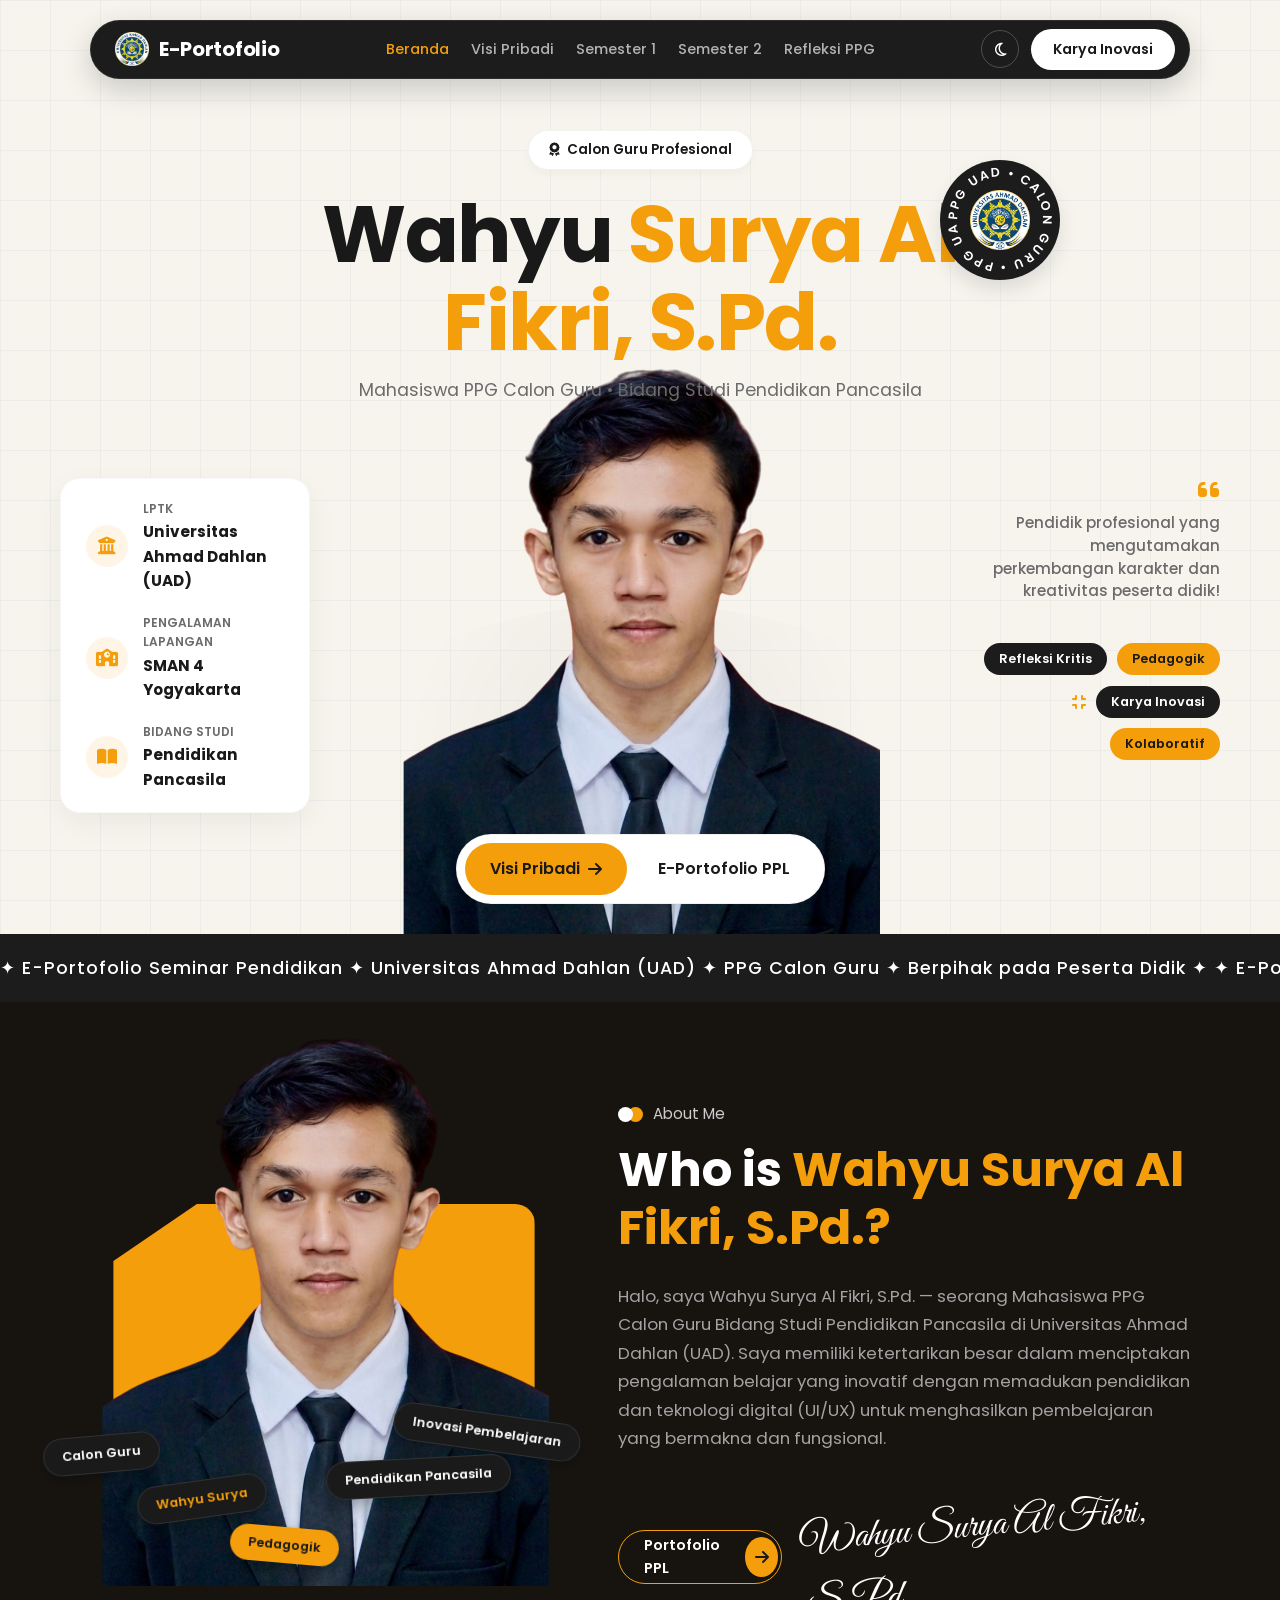
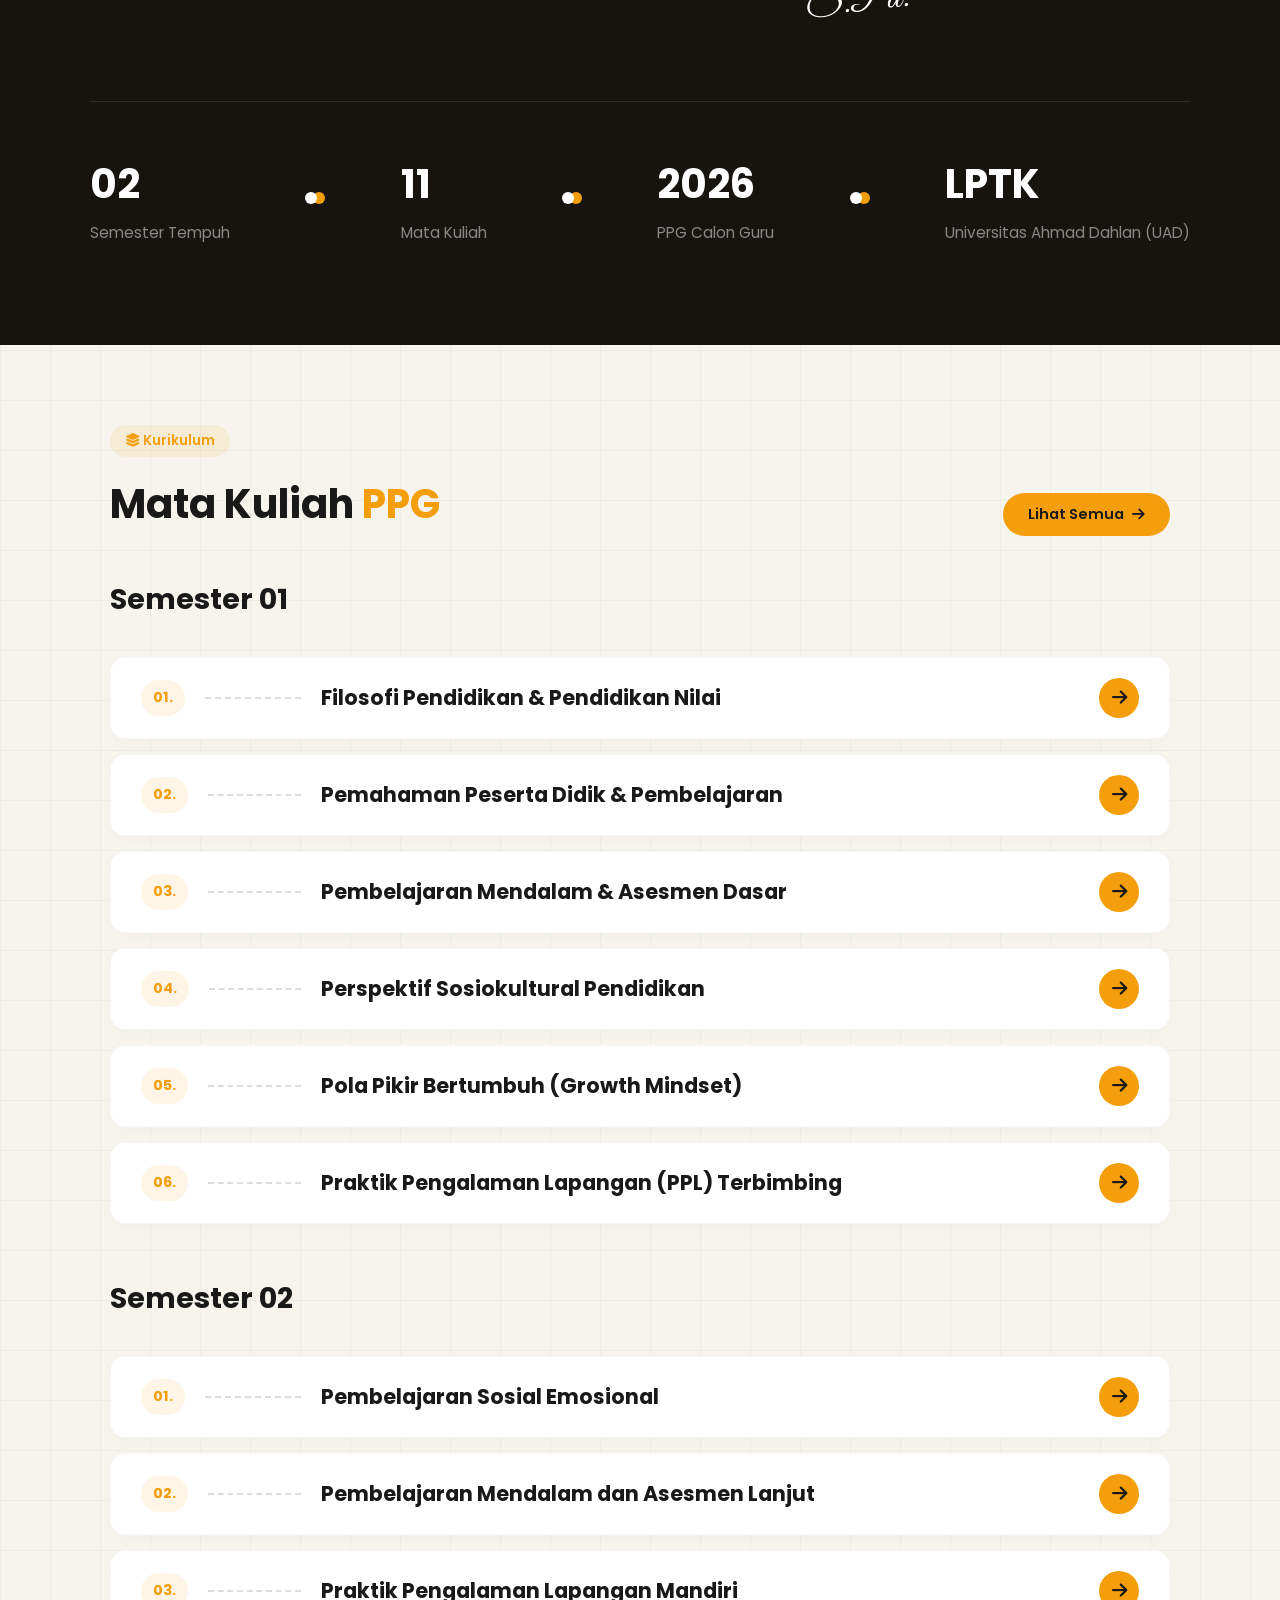
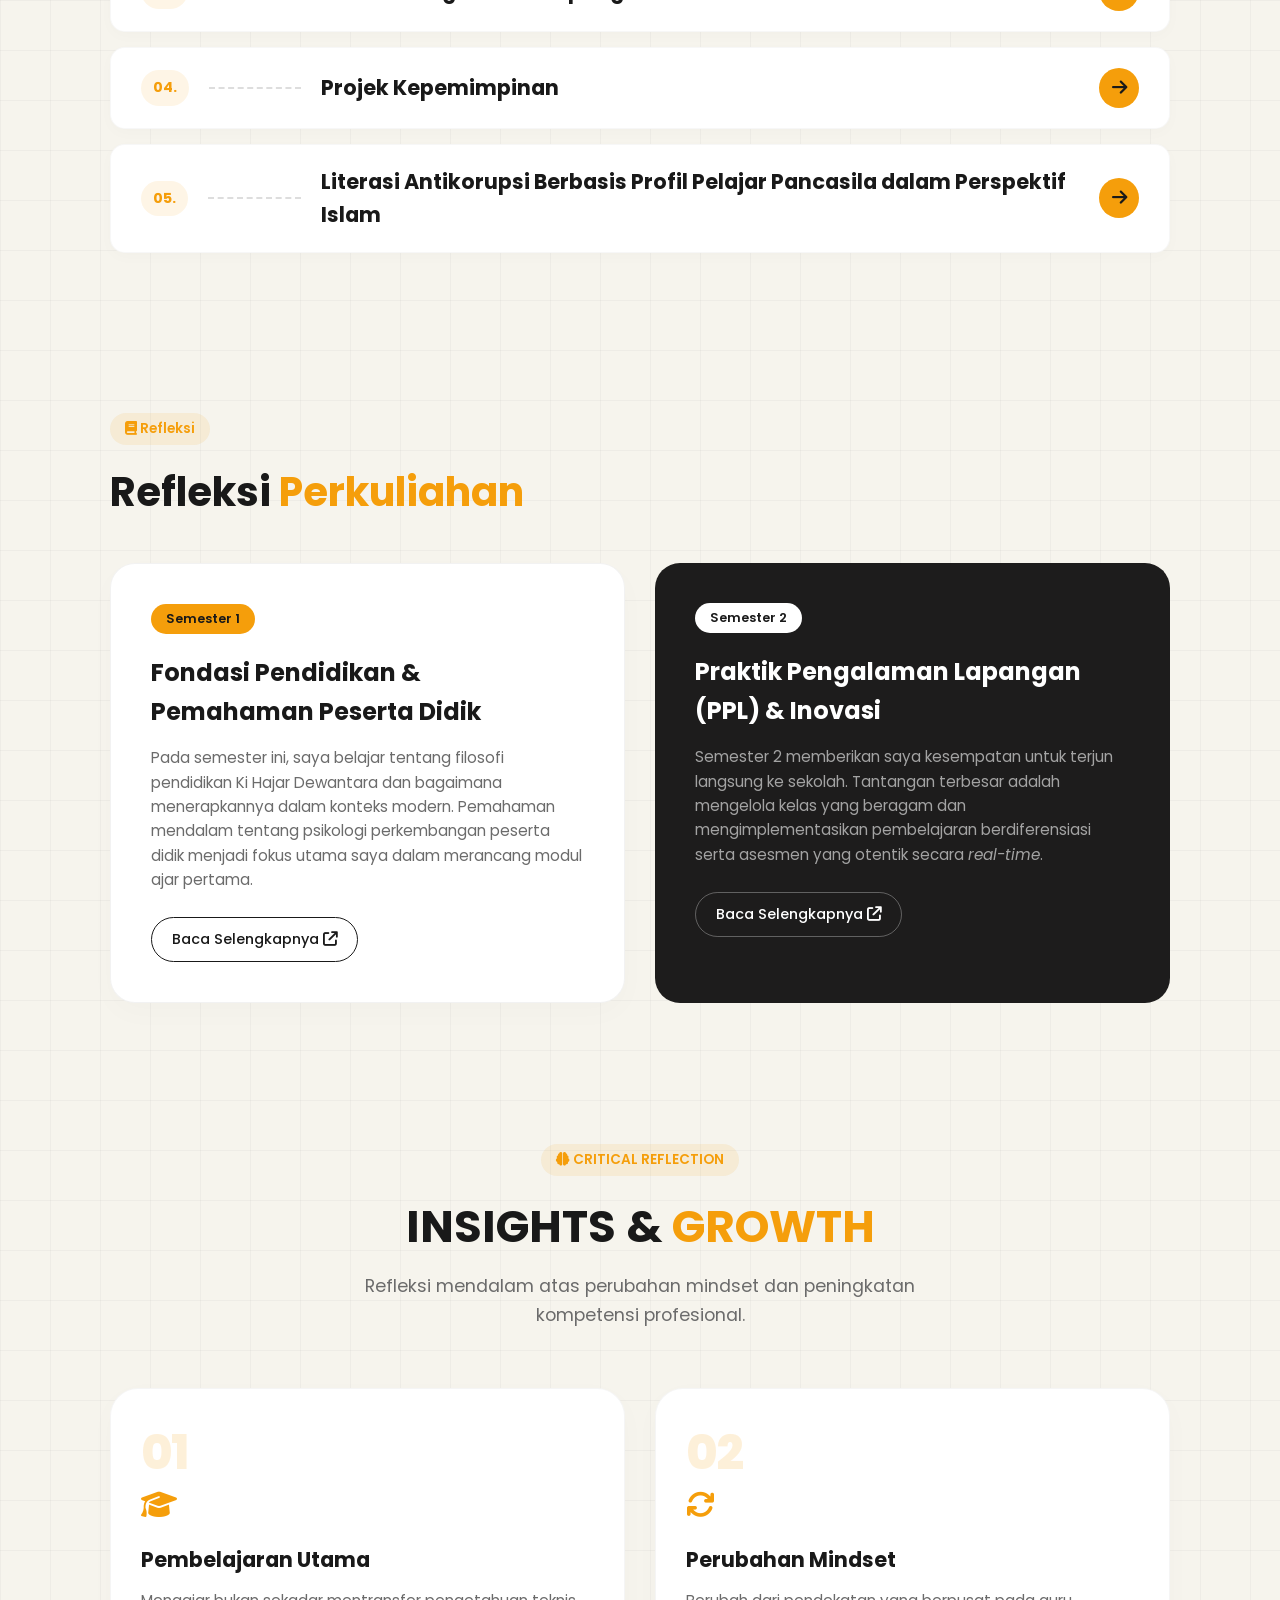
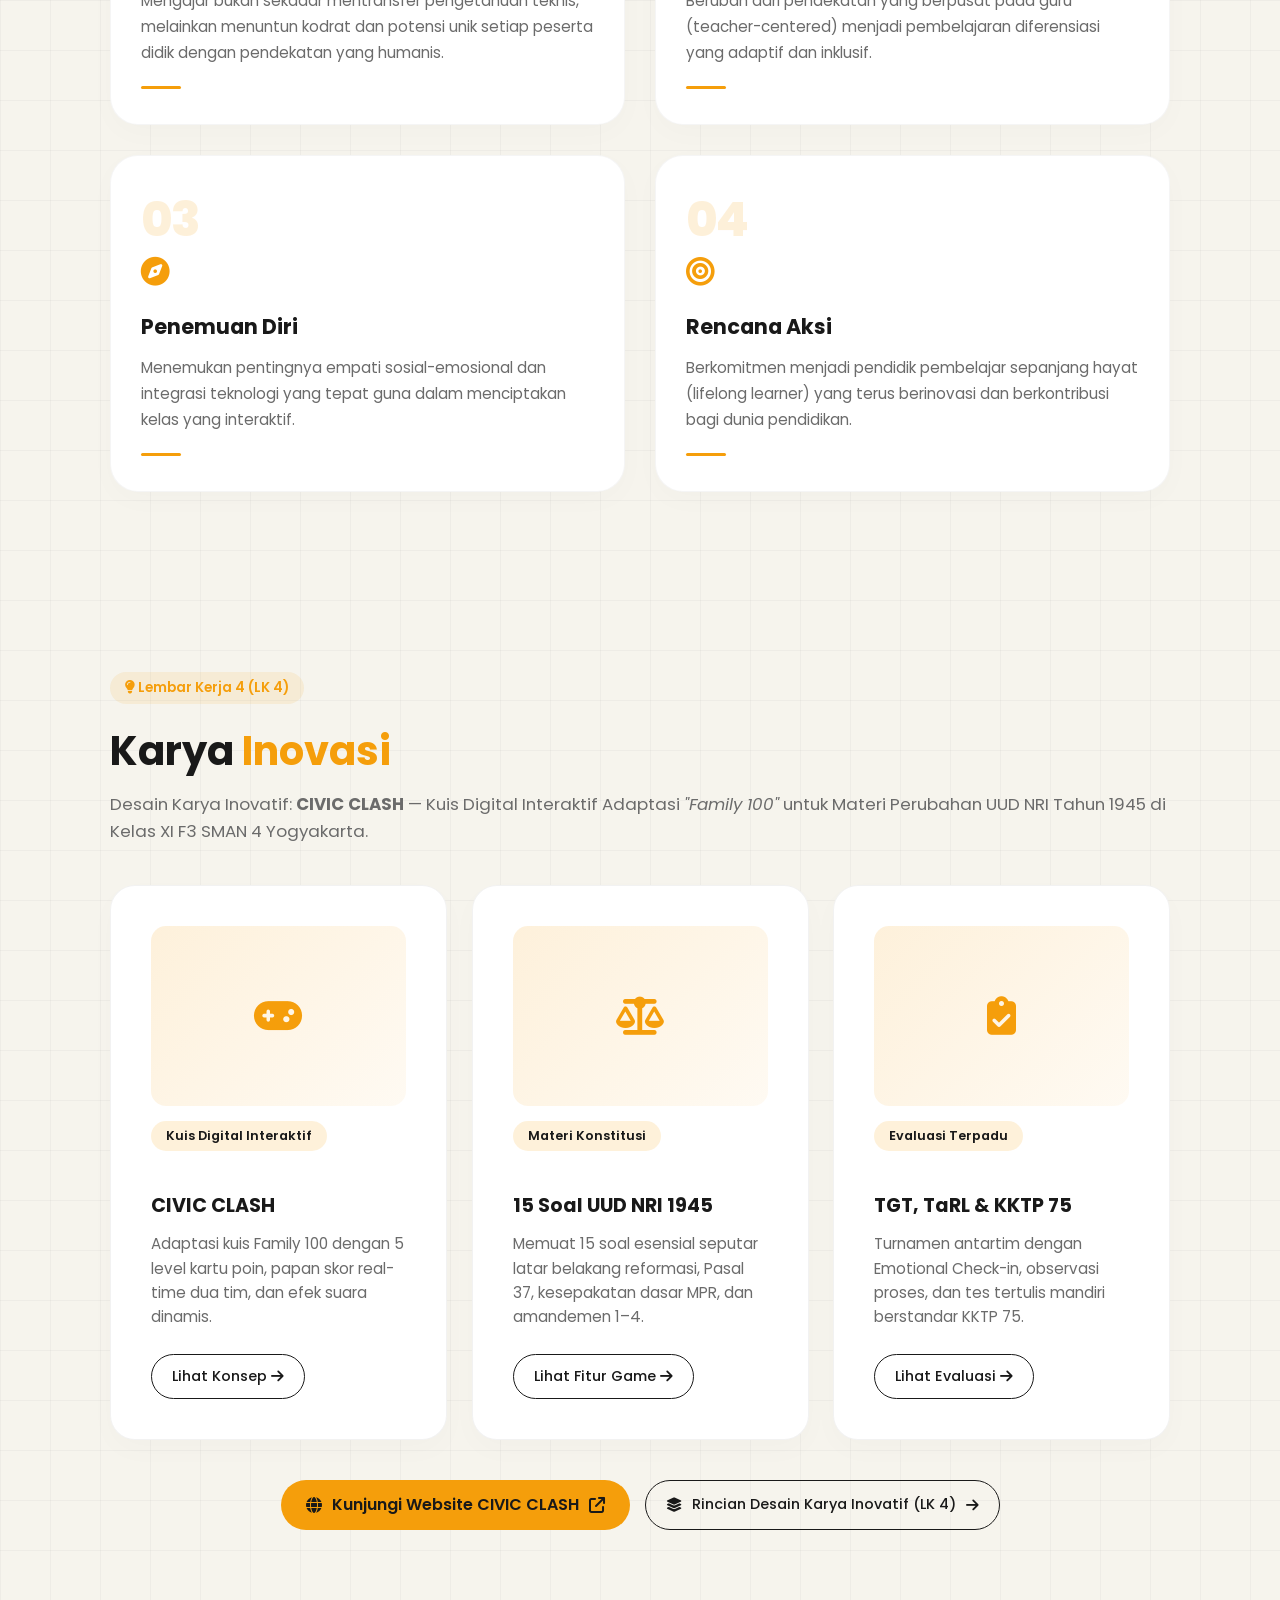
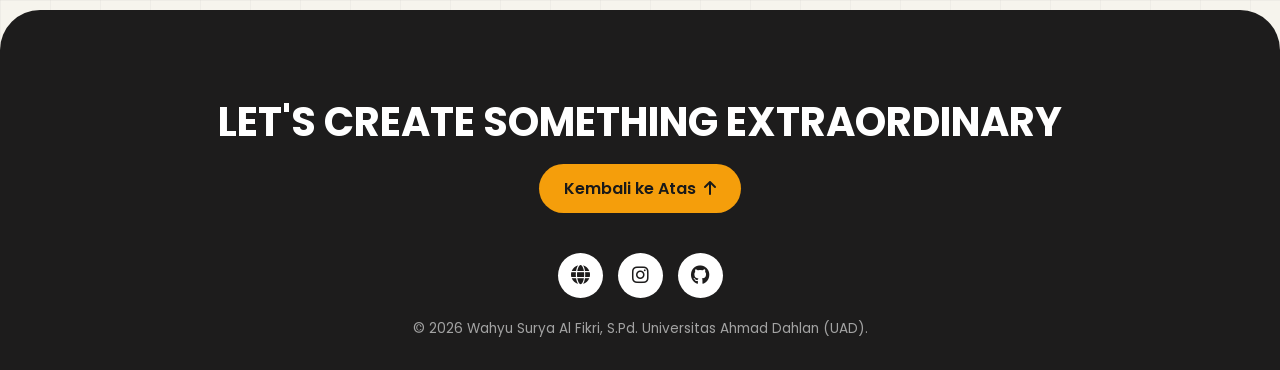
==== commit e36cb516: "Update1" ====
--- a/index.html
+++ b/index.html
@@ -21,20 +21,19 @@
           <img src="images/logo navbar.png" alt="Logo" class="nav-logo-img" />
           <span class="logo-text">E-Portofolio</span>
         </a>
-        <ul class="nav-links" id="navLinks">
+                <ul class="nav-links" id="navLinks">
           <li><a href="index.html" class="active">Beranda</a></li>
           <li><a href="visi.html">Visi Pribadi</a></li>
           <li><a href="sem1.html">Semester 1</a></li>
           <li><a href="sem2.html">Semester 2</a></li>
           <li><a href="refleksi.html">Refleksi PPG</a></li>
-          <li><a href="karya.html">Karya Inovasi</a></li>
           <li class="mobile-contact-item">
-            <a href="#kontak" class="btn-contact-mobile"> <i class="fa-regular fa-comments"></i> Mari Diskusi </a>
+            <a href="karya.html" class="btn-contact-mobile"> <i class="fa-solid fa-lightbulb"></i> Karya Inovasi </a>
           </li>
         </ul>
         <div class="nav-right">
           <button class="dark-mode-toggle" id="theme-toggle" aria-label="Ganti Tema"><i class="fa-regular fa-moon"></i></button>
-          <a href="#kontak" class="btn-contact desktop-only-btn">Mari Diskusi</a>
+          <a href="karya.html" class="btn-contact desktop-only-btn">Karya Inovasi</a>
           <button class="nav-toggle" id="navToggle" aria-label="Buka Navigasi" aria-expanded="false">
             <i class="fa-solid fa-bars"></i>
           </button>
@@ -462,9 +461,12 @@
           <a href="karya.html#evaluasi" class="btn-outline">Lihat Evaluasi <i class="fa-solid fa-arrow-right"></i></a>
         </div>
       </div>
-      <div style="text-align: center; margin-top: 40px" class="reveal reveal-up">
-        <a href="karya.html" class="btn-primary" style="display: inline-flex; align-items: center; gap: 10px">
-          <i class="fa-solid fa-file-pdf"></i> Buka Dokumen & Rincian Lengkap Karya Inovasi (LK 4) <i class="fa-solid fa-arrow-right"></i>
+      <div style="text-align: center; margin-top: 40px; display: flex; gap: 15px; justify-content: center; flex-wrap: wrap" class="reveal reveal-up">
+        <a href="https://sites.google.com/view/civic-clash/home" target="_blank" class="btn-primary" style="display: inline-flex; align-items: center; gap: 10px">
+          <i class="fa-solid fa-globe"></i> Kunjungi Website CIVIC CLASH <i class="fa-solid fa-arrow-up-right-from-square"></i>
+        </a>
+        <a href="karya.html" class="btn-outline" style="display: inline-flex; align-items: center; gap: 10px">
+          <i class="fa-solid fa-layer-group"></i> Rincian Desain Karya Inovatif (LK 4) <i class="fa-solid fa-arrow-right"></i>
         </a>
       </div>
     </section>
--- a/css/navbar.css
+++ b/css/navbar.css
@@ -154,9 +154,26 @@
 
 .btn-contact:hover {
   background-color: var(--accent, #f59e0b);
-  color: #ffffff;
+  color: #191919;
   transform: translateY(-2px);
   box-shadow: 0 4px 15px rgba(245, 158, 11, 0.35);
+}
+
+.btn-contact.active {
+  background-color: var(--accent, #f59e0b);
+  color: #191919;
+  box-shadow: 0 4px 15px rgba(245, 158, 11, 0.35);
+}
+
+body.dark-mode .btn-contact {
+  background-color: rgba(255, 255, 255, 0.12);
+  color: #ffffff;
+}
+
+body.dark-mode .btn-contact:hover,
+body.dark-mode .btn-contact.active {
+  background-color: var(--accent, #f59e0b);
+  color: #191919;
 }
 
 /* Hamburger toggle hidden on desktop */
